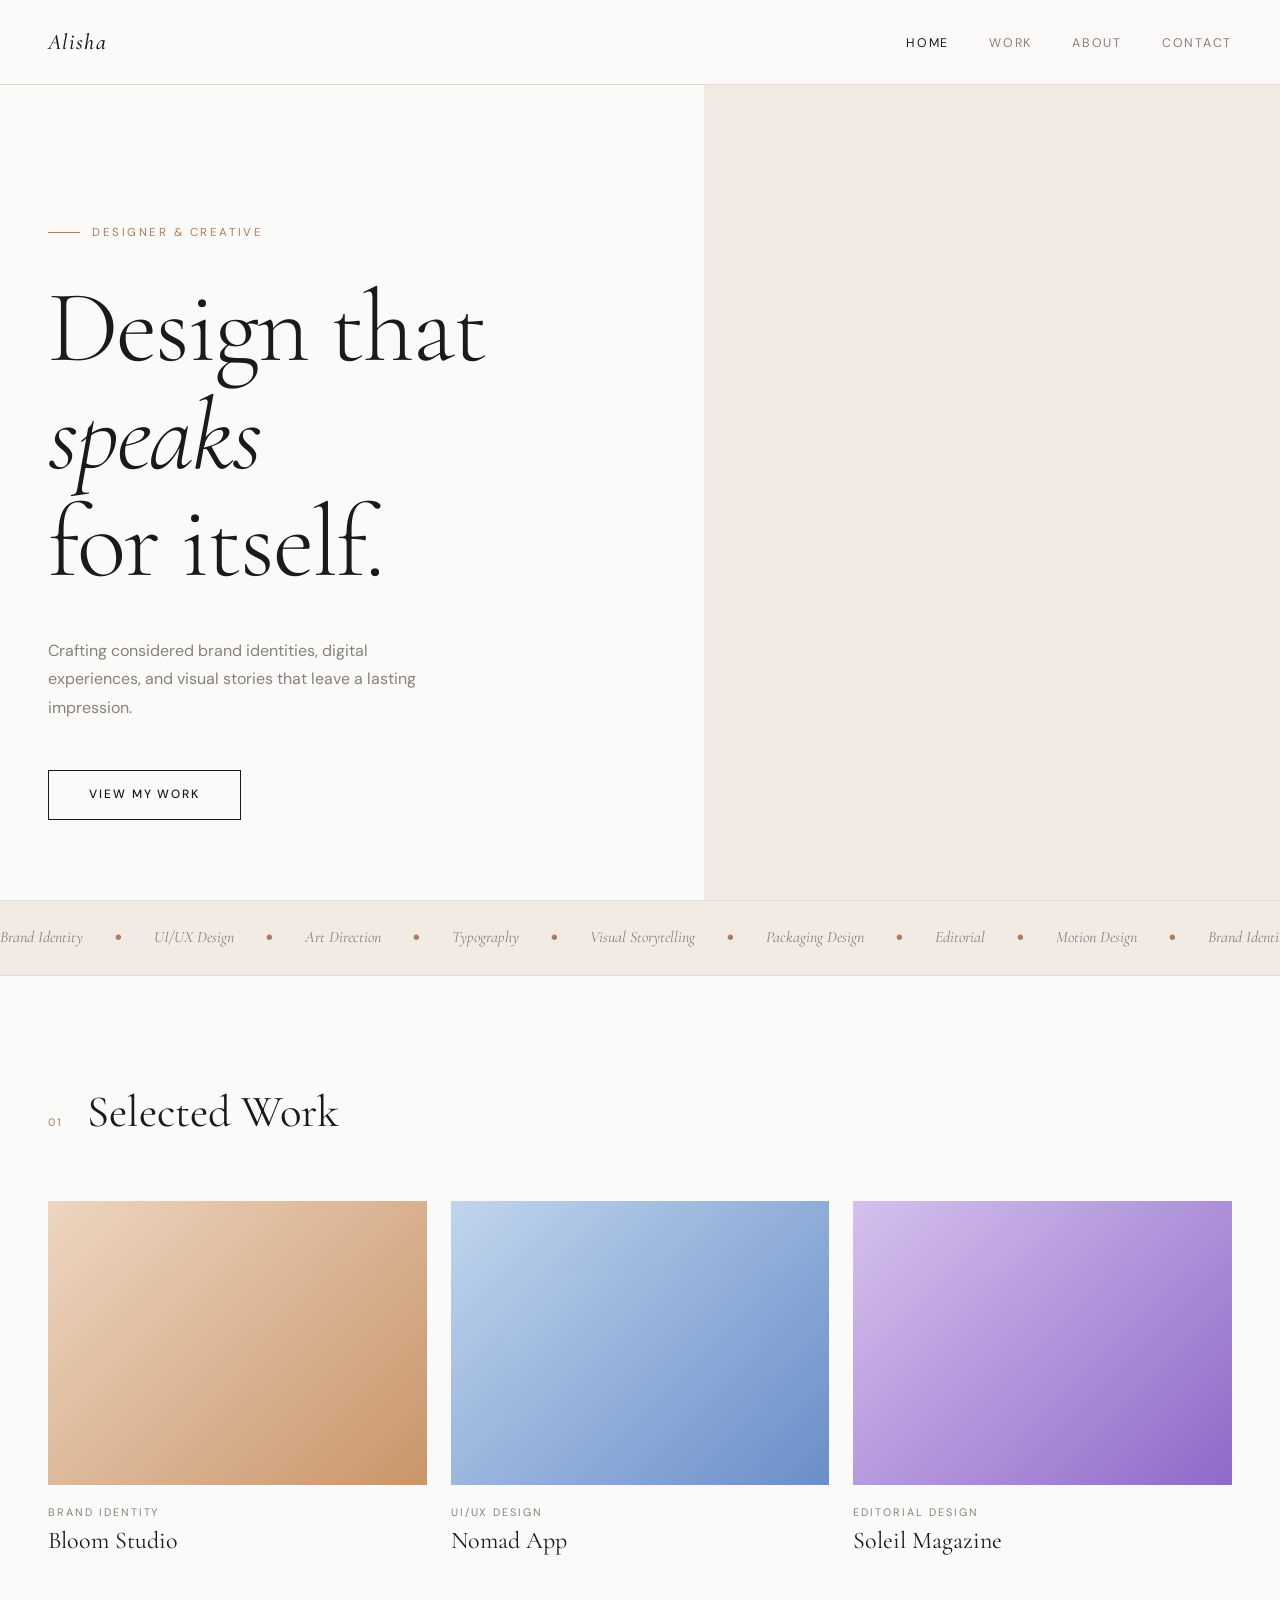
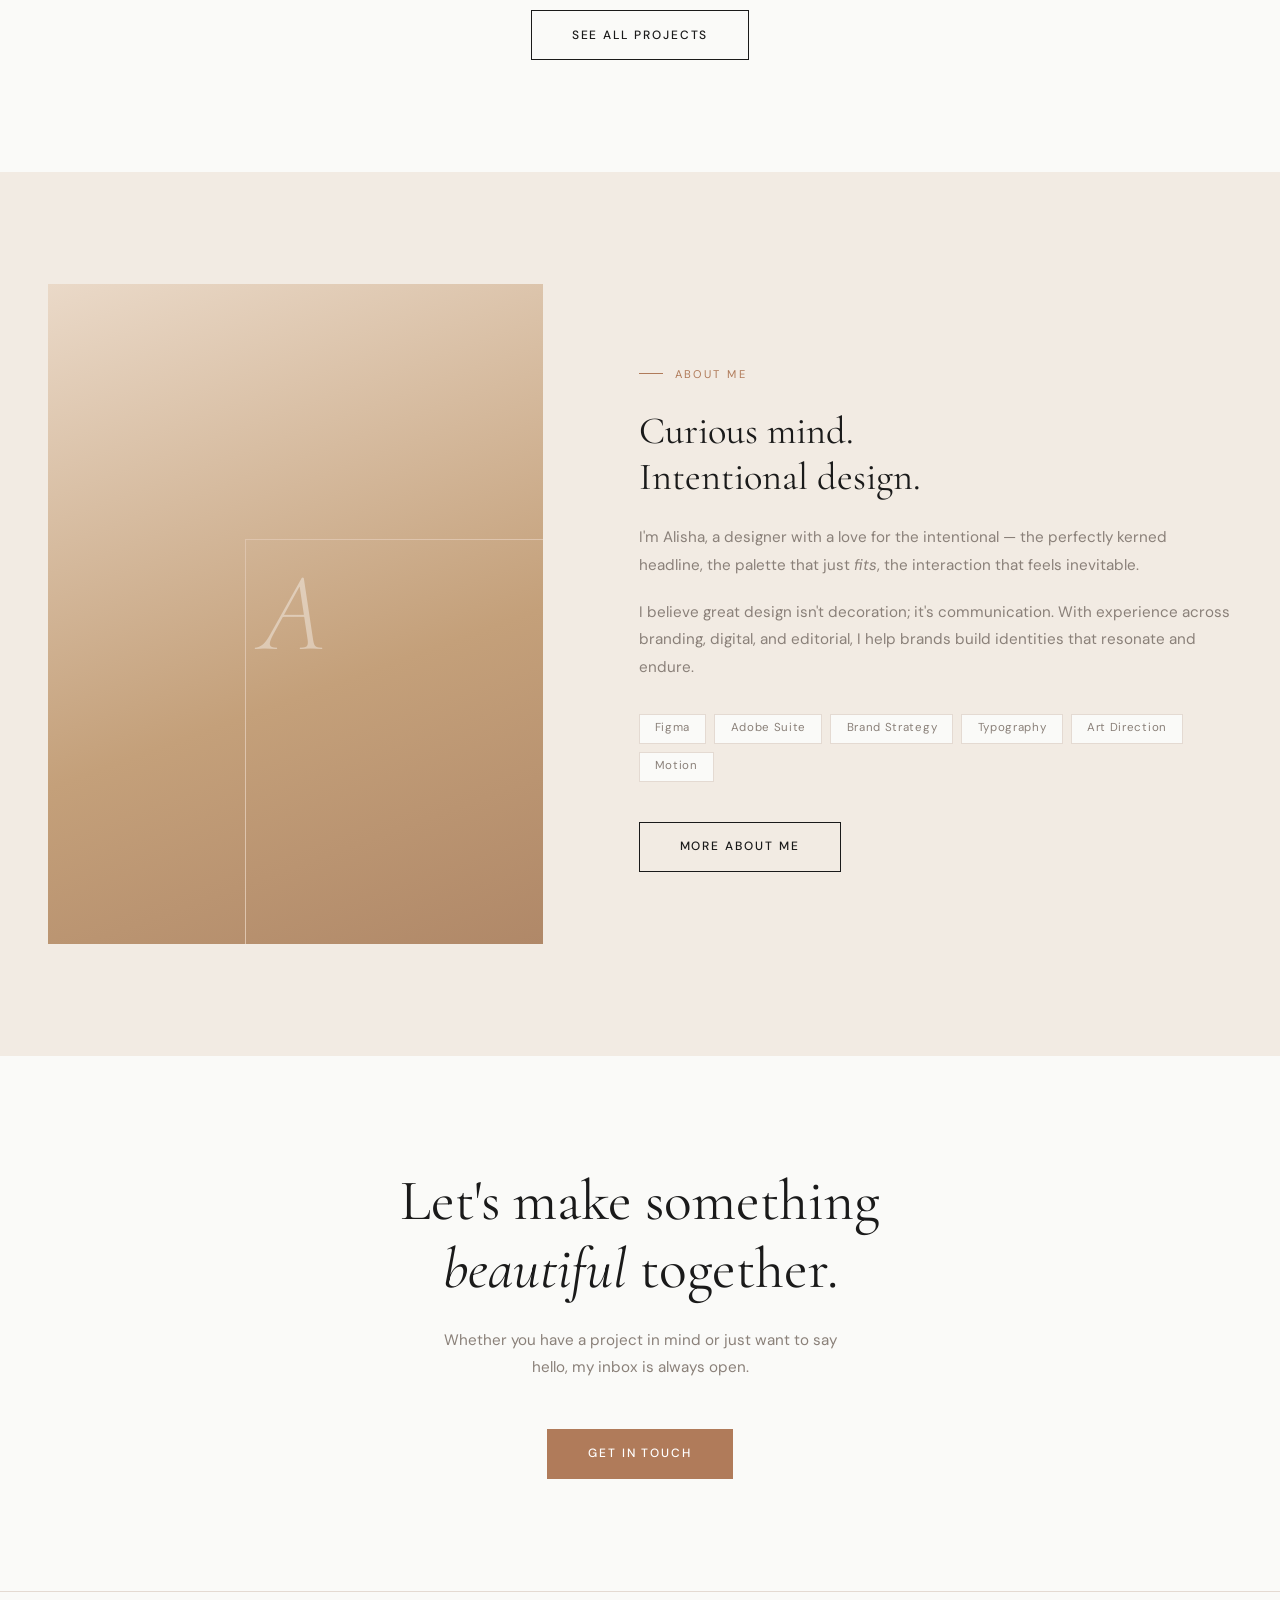
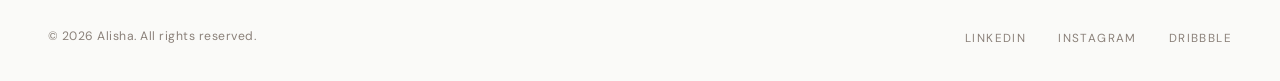
==== index.html @ e4778017 "first commit" ====
<!DOCTYPE html>
<html lang="en">
<head>
  <meta charset="UTF-8" />
  <meta name="viewport" content="width=device-width, initial-scale=1.0" />
  <title>Alisha — Designer</title>
  <link rel="stylesheet" href="css/style.css" />
</head>
<body>

  <!-- Navigation -->
  <nav>
    <a href="index.html" class="nav-logo">Alisha</a>
    <ul class="nav-links">
      <li><a href="index.html" class="active">Home</a></li>
      <li><a href="pages/work.html">Work</a></li>
      <li><a href="pages/about.html">About</a></li>
      <li><a href="pages/contact.html">Contact</a></li>
    </ul>
  </nav>

  <!-- Hero -->
  <section class="hero">
    <div class="hero-bg" aria-hidden="true"></div>
    <div class="hero-content">
      <p class="hero-label">Designer &amp; Creative</p>
      <h1 class="display">
        Design that<br>
        <em>speaks</em><br>
        for itself.
      </h1>
      <p class="hero-sub">
        Crafting considered brand identities, digital experiences,
        and visual stories that leave a lasting impression.
      </p>
      <a href="pages/work.html" class="btn">View My Work</a>
    </div>
  </section>

  <!-- Marquee -->
  <div class="marquee-section" aria-hidden="true">
    <div class="marquee-track">
      <span>Brand Identity</span><span class="dot">&#9679;</span>
      <span>UI/UX Design</span><span class="dot">&#9679;</span>
      <span>Art Direction</span><span class="dot">&#9679;</span>
      <span>Typography</span><span class="dot">&#9679;</span>
      <span>Visual Storytelling</span><span class="dot">&#9679;</span>
      <span>Packaging Design</span><span class="dot">&#9679;</span>
      <span>Editorial</span><span class="dot">&#9679;</span>
      <span>Motion Design</span><span class="dot">&#9679;</span>
      <span>Brand Identity</span><span class="dot">&#9679;</span>
      <span>UI/UX Design</span><span class="dot">&#9679;</span>
      <span>Art Direction</span><span class="dot">&#9679;</span>
      <span>Typography</span><span class="dot">&#9679;</span>
      <span>Visual Storytelling</span><span class="dot">&#9679;</span>
      <span>Packaging Design</span><span class="dot">&#9679;</span>
      <span>Editorial</span><span class="dot">&#9679;</span>
      <span>Motion Design</span><span class="dot">&#9679;</span>
    </div>
  </div>

  <!-- Selected Work -->
  <section>
    <div class="section-header">
      <span class="section-num">01</span>
      <h2 class="section-title">Selected Work</h2>
    </div>
    <div class="work-grid">

      <a href="pages/work.html" class="work-card">
        <div class="work-card-img">
          <div class="work-card-img-inner"
               style="background: linear-gradient(135deg, #EDD5C0 0%, #C9956A 100%);">
          </div>
        </div>
        <p class="work-card-cat">Brand Identity</p>
        <h3>Bloom Studio</h3>
      </a>

      <a href="pages/work.html" class="work-card">
        <div class="work-card-img">
          <div class="work-card-img-inner"
               style="background: linear-gradient(135deg, #C0D5ED 0%, #6A8EC9 100%);">
          </div>
        </div>
        <p class="work-card-cat">UI/UX Design</p>
        <h3>Nomad App</h3>
      </a>

      <a href="pages/work.html" class="work-card">
        <div class="work-card-img">
          <div class="work-card-img-inner"
               style="background: linear-gradient(135deg, #D5C0ED 0%, #8E6AC9 100%);">
          </div>
        </div>
        <p class="work-card-cat">Editorial Design</p>
        <h3>Soleil Magazine</h3>
      </a>

    </div>
    <div class="work-view-all">
      <a href="pages/work.html" class="btn">See All Projects</a>
    </div>
  </section>

  <!-- About Preview -->
  <section class="about-section-alt">
    <div class="about-split">
      <div class="about-img"
           style="background: linear-gradient(160deg, #EAD9C8 0%, #C4A07A 60%, #B08868 100%);"
           aria-hidden="true">
        <span class="about-img-initials">A</span>
      </div>
      <div class="about-text">
        <p class="label">About Me</p>
        <h2>Curious mind.<br>Intentional design.</h2>
        <p>
          I'm Alisha, a designer with a love for the intentional — the
          perfectly kerned headline, the palette that just <em>fits</em>,
          the interaction that feels inevitable.
        </p>
        <p>
          I believe great design isn't decoration; it's communication.
          With experience across branding, digital, and editorial, I help
          brands build identities that resonate and endure.
        </p>
        <div class="skills-list">
          <span class="skill-tag">Figma</span>
          <span class="skill-tag">Adobe Suite</span>
          <span class="skill-tag">Brand Strategy</span>
          <span class="skill-tag">Typography</span>
          <span class="skill-tag">Art Direction</span>
          <span class="skill-tag">Motion</span>
        </div>
        <a href="pages/about.html" class="btn">More About Me</a>
      </div>
    </div>
  </section>

  <!-- Contact CTA -->
  <section>
    <div class="contact-cta">
      <h2>Let's make something<br><em>beautiful</em> together.</h2>
      <p>
        Whether you have a project in mind or just want to say hello,
        my inbox is always open.
      </p>
      <a href="pages/contact.html" class="btn btn-accent">Get in Touch</a>
    </div>
  </section>

  <!-- Footer -->
  <footer>
    <p>&copy; 2026 Alisha. All rights reserved.</p>
    <ul class="footer-links">
      <li><a href="https://linkedin.com" target="_blank" rel="noopener noreferrer">LinkedIn</a></li>
      <li><a href="https://instagram.com" target="_blank" rel="noopener noreferrer">Instagram</a></li>
      <li><a href="https://dribbble.com" target="_blank" rel="noopener noreferrer">Dribbble</a></li>
    </ul>
  </footer>

</body>
</html>
---- css/style.css ----
@import url('https://fonts.googleapis.com/css2?family=Cormorant+Garamond:ital,wght@0,300;0,400;0,500;0,600;1,300;1,400;1,500&family=DM+Sans:wght@300;400;500&display=swap');

:root {
  --bg: #FAFAF8;
  --bg-alt: #F2EBE3;
  --text: #1A1A1A;
  --text-muted: #8A8079;
  --accent: #B07B5A;
  --accent-light: #DEC4AD;
  --border: #E4DAD2;
}

*, *::before, *::after {
  box-sizing: border-box;
  margin: 0;
  padding: 0;
}

html {
  scroll-behavior: smooth;
}

body {
  font-family: 'DM Sans', sans-serif;
  background-color: var(--bg);
  color: var(--text);
  font-size: 16px;
  line-height: 1.6;
  -webkit-font-smoothing: antialiased;
}

/* ── Typography ── */

h1, h2, h3, h4 {
  font-family: 'Cormorant Garamond', serif;
  font-weight: 400;
  line-height: 1.1;
}

.display {
  font-size: clamp(3.5rem, 8vw, 7rem);
  font-weight: 300;
  letter-spacing: -0.02em;
  line-height: 1.05;
}

.display em {
  font-style: italic;
}

a {
  color: inherit;
  text-decoration: none;
  transition: color 0.2s;
}

em {
  font-style: italic;
}

/* ── Navigation ── */

nav {
  position: fixed;
  top: 0;
  left: 0;
  right: 0;
  z-index: 100;
  display: flex;
  justify-content: space-between;
  align-items: center;
  padding: 1.5rem 3rem;
  background: rgba(250, 250, 248, 0.94);
  backdrop-filter: blur(10px);
  -webkit-backdrop-filter: blur(10px);
  border-bottom: 1px solid var(--border);
}

.nav-logo {
  font-family: 'Cormorant Garamond', serif;
  font-size: 1.4rem;
  font-weight: 500;
  letter-spacing: 0.06em;
  font-style: italic;
}

.nav-links {
  display: flex;
  gap: 2.5rem;
  list-style: none;
}

.nav-links a {
  font-size: 0.78rem;
  font-weight: 400;
  letter-spacing: 0.14em;
  text-transform: uppercase;
  color: var(--text-muted);
}

.nav-links a:hover,
.nav-links a.active {
  color: var(--text);
}

/* ── Hero ── */

.hero {
  min-height: 100vh;
  display: flex;
  flex-direction: column;
  justify-content: flex-end;
  padding: 0 3rem 5rem;
  position: relative;
  overflow: hidden;
}

.hero-bg {
  position: absolute;
  top: 0;
  right: 0;
  width: 45%;
  height: 100%;
  background: var(--bg-alt);
  z-index: 0;
}

.hero-content {
  position: relative;
  z-index: 1;
  max-width: 860px;
}

.hero-label {
  display: inline-flex;
  align-items: center;
  gap: 0.75rem;
  font-size: 0.72rem;
  letter-spacing: 0.22em;
  text-transform: uppercase;
  color: var(--accent);
  margin-bottom: 2rem;
}

.hero-label::before {
  content: '';
  display: inline-block;
  width: 2rem;
  height: 1px;
  background: currentColor;
}

.hero h1 {
  margin-bottom: 2.5rem;
}

.hero-sub {
  max-width: 400px;
  color: var(--text-muted);
  font-size: 1rem;
  line-height: 1.78;
  margin-bottom: 3rem;
}

/* ── Buttons ── */

.btn {
  display: inline-block;
  padding: 0.9rem 2.5rem;
  font-family: 'DM Sans', sans-serif;
  font-size: 0.75rem;
  font-weight: 500;
  letter-spacing: 0.16em;
  text-transform: uppercase;
  border: 1px solid var(--text);
  transition: background 0.3s, color 0.3s, border-color 0.3s;
}

.btn:hover {
  background: var(--text);
  color: var(--bg);
}

.btn-accent {
  background: var(--accent);
  border-color: var(--accent);
  color: #fff;
}

.btn-accent:hover {
  background: #976649;
  border-color: #976649;
  color: #fff;
}

/* ── Sections ── */

section {
  padding: 7rem 3rem;
}

.section-header {
  display: flex;
  align-items: baseline;
  gap: 1.5rem;
  margin-bottom: 4rem;
}

.section-num {
  font-size: 0.68rem;
  letter-spacing: 0.2em;
  color: var(--accent);
  text-transform: uppercase;
}

.section-title {
  font-size: clamp(2rem, 3.5vw, 2.8rem);
  font-weight: 400;
}

/* ── Marquee ── */

.marquee-section {
  padding: 1.5rem 0;
  border-top: 1px solid var(--border);
  border-bottom: 1px solid var(--border);
  overflow: hidden;
  background: var(--bg-alt);
}

.marquee-track {
  display: flex;
  align-items: center;
  gap: 2rem;
  white-space: nowrap;
  animation: marquee-scroll 32s linear infinite;
}

@keyframes marquee-scroll {
  from { transform: translateX(0); }
  to   { transform: translateX(-50%); }
}

.marquee-track span {
  font-family: 'Cormorant Garamond', serif;
  font-size: 1rem;
  font-style: italic;
  color: var(--text-muted);
  flex-shrink: 0;
}

.marquee-track .dot {
  color: var(--accent);
  font-style: normal;
  font-size: 0.55rem;
}

/* ── Work Grid (home) ── */

.work-grid {
  display: grid;
  grid-template-columns: repeat(3, 1fr);
  gap: 1.5rem;
}

.work-card {
  display: block;
  text-decoration: none;
  color: inherit;
}

.work-card-img {
  width: 100%;
  aspect-ratio: 4 / 3;
  overflow: hidden;
  margin-bottom: 1.2rem;
}

.work-card-img-inner {
  width: 100%;
  height: 100%;
  transition: transform 0.55s ease;
}

.work-card:hover .work-card-img-inner {
  transform: scale(1.05);
}

.work-card-cat {
  font-size: 0.68rem;
  letter-spacing: 0.18em;
  text-transform: uppercase;
  color: var(--text-muted);
  margin-bottom: 0.4rem;
}

.work-card h3 {
  font-size: 1.5rem;
  font-weight: 400;
  transition: color 0.2s;
}

.work-card:hover h3 {
  color: var(--accent);
}

.work-view-all {
  margin-top: 3.5rem;
  text-align: center;
}

/* ── About Split (home) ── */

.about-section-alt {
  background: var(--bg-alt);
}

.about-split {
  display: grid;
  grid-template-columns: 1fr 1.2fr;
  gap: 6rem;
  align-items: center;
}

.about-img {
  aspect-ratio: 3 / 4;
  position: relative;
  display: flex;
  align-items: center;
  justify-content: center;
  overflow: hidden;
}

.about-img::after {
  content: '';
  position: absolute;
  bottom: -1.5rem;
  right: -1.5rem;
  width: 65%;
  height: 65%;
  border: 1.5px solid var(--accent-light);
  z-index: 0;
  pointer-events: none;
}

.about-img-initials {
  font-family: 'Cormorant Garamond', serif;
  font-size: 7rem;
  font-weight: 300;
  font-style: italic;
  color: rgba(255, 255, 255, 0.4);
  letter-spacing: 0.05em;
  position: relative;
  z-index: 1;
  user-select: none;
}

.about-text .label {
  display: inline-flex;
  align-items: center;
  gap: 0.75rem;
  font-size: 0.7rem;
  letter-spacing: 0.22em;
  text-transform: uppercase;
  color: var(--accent);
  margin-bottom: 1.5rem;
}

.about-text .label::before {
  content: '';
  display: inline-block;
  width: 1.5rem;
  height: 1px;
  background: currentColor;
}

.about-text h2 {
  font-size: clamp(2rem, 3vw, 2.8rem);
  line-height: 1.2;
  margin-bottom: 1.5rem;
}

.about-text p {
  color: var(--text-muted);
  line-height: 1.82;
  margin-bottom: 1.2rem;
  font-size: 0.95rem;
}

.skills-list {
  display: flex;
  flex-wrap: wrap;
  gap: 0.5rem;
  margin-bottom: 2.5rem;
  margin-top: 2rem;
}

.skill-tag {
  padding: 0.3rem 0.95rem;
  font-size: 0.72rem;
  letter-spacing: 0.06em;
  border: 1px solid var(--border);
  color: var(--text-muted);
  background: var(--bg);
}

/* ── Contact CTA ── */

.contact-cta {
  text-align: center;
}

.contact-cta h2 {
  font-size: clamp(2.2rem, 4.5vw, 3.8rem);
  line-height: 1.18;
  margin-bottom: 1.5rem;
}

.contact-cta p {
  color: var(--text-muted);
  max-width: 420px;
  margin: 0 auto 3rem;
  font-size: 0.95rem;
  line-height: 1.75;
}

/* ── Footer ── */

footer {
  padding: 2rem 3rem;
  border-top: 1px solid var(--border);
  display: flex;
  justify-content: space-between;
  align-items: center;
}

footer p {
  font-size: 0.76rem;
  color: var(--text-muted);
  letter-spacing: 0.04em;
}

.footer-links {
  display: flex;
  gap: 2rem;
  list-style: none;
}

.footer-links a {
  font-size: 0.73rem;
  color: var(--text-muted);
  letter-spacing: 0.12em;
  text-transform: uppercase;
}

.footer-links a:hover {
  color: var(--text);
}

/* ── Page Header (inner pages) ── */

.page-header {
  padding: 10rem 3rem 4.5rem;
  max-width: 960px;
  border-bottom: 1px solid var(--border);
  margin-bottom: 0;
}

.page-header .label {
  display: inline-flex;
  align-items: center;
  gap: 0.75rem;
  font-size: 0.7rem;
  letter-spacing: 0.22em;
  text-transform: uppercase;
  color: var(--accent);
  margin-bottom: 1.5rem;
}

.page-header .label::before {
  content: '';
  display: inline-block;
  width: 1.5rem;
  height: 1px;
  background: currentColor;
}

.page-header h1 {
  font-size: clamp(3rem, 6vw, 5.5rem);
  font-weight: 300;
  font-style: italic;
  line-height: 1.05;
}

.page-header p {
  margin-top: 1.5rem;
  max-width: 480px;
  color: var(--text-muted);
  font-size: 0.95rem;
  line-height: 1.75;
}

/* ── Work Page ── */

.work-full-section {
  padding: 5rem 3rem;
}

.work-full-grid {
  display: grid;
  grid-template-columns: repeat(2, 1fr);
  gap: 2rem;
}

.work-full-card {
  display: block;
  text-decoration: none;
  color: inherit;
  border: 1px solid var(--border);
  overflow: hidden;
  transition: border-color 0.3s;
}

.work-full-card:hover {
  border-color: var(--accent-light);
}

.work-full-img {
  width: 100%;
  aspect-ratio: 4 / 3;
  overflow: hidden;
}

.work-full-img-inner {
  width: 100%;
  height: 100%;
  transition: transform 0.6s ease;
}

.work-full-card:hover .work-full-img-inner {
  transform: scale(1.04);
}

.work-full-body {
  padding: 1.75rem;
  border-top: 1px solid var(--border);
}

.work-full-body .cat {
  font-size: 0.68rem;
  letter-spacing: 0.18em;
  text-transform: uppercase;
  color: var(--accent);
  margin-bottom: 0.5rem;
}

.work-full-body h3 {
  font-size: 1.7rem;
  font-weight: 400;
  margin-bottom: 0.6rem;
}

.work-full-body p {
  font-size: 0.87rem;
  color: var(--text-muted);
  line-height: 1.65;
}

/* ── About Page ── */

.about-page-layout {
  padding: 5rem 3rem;
  display: grid;
  grid-template-columns: 260px 1fr;
  gap: 7rem;
  align-items: start;
}

.about-sidebar {
  position: sticky;
  top: 6rem;
}

.about-sidebar-img {
  width: 100%;
  aspect-ratio: 3 / 4;
  position: relative;
  overflow: visible;
}

.about-sidebar-img::before {
  content: '';
  position: absolute;
  top: 1.5rem;
  left: 1.5rem;
  right: -1.5rem;
  bottom: -1.5rem;
  border: 1.5px solid var(--accent-light);
  z-index: -1;
}

.about-sidebar-img-inner {
  width: 100%;
  height: 100%;
  background: linear-gradient(160deg, #EAD9C8 0%, #C4A07A 60%, #B08868 100%);
  display: flex;
  align-items: center;
  justify-content: center;
}

.sidebar-initials {
  font-family: 'Cormorant Garamond', serif;
  font-size: 4rem;
  font-weight: 300;
  font-style: italic;
  color: rgba(255, 255, 255, 0.45);
  letter-spacing: 0.1em;
  user-select: none;
}

.about-main h2 {
  font-family: 'Cormorant Garamond', serif;
  font-size: clamp(1.7rem, 2.5vw, 2.2rem);
  font-weight: 400;
  margin-bottom: 1.2rem;
}

.about-main .intro-title {
  font-style: italic;
  font-size: clamp(2rem, 3vw, 2.8rem);
}

.about-main p {
  color: var(--text-muted);
  font-size: 0.95rem;
  line-height: 1.82;
  margin-bottom: 1.2rem;
}

.about-main .about-block {
  padding: 0;
  margin-bottom: 4rem;
}

.divider {
  width: 100%;
  height: 1px;
  background: var(--border);
  margin: 0 0 4rem;
}

.services-list {
  list-style: none;
  border-top: 1px solid var(--border);
}

.services-list li {
  padding: 1.1rem 0;
  border-bottom: 1px solid var(--border);
  display: flex;
  justify-content: space-between;
  align-items: center;
  font-size: 0.93rem;
}

.services-list li span {
  color: var(--text-muted);
  font-size: 0.76rem;
  letter-spacing: 0.04em;
}

.xp-grid {
  display: grid;
  grid-template-columns: 1fr 1fr;
  gap: 1rem;
  margin-top: 0.5rem;
}

.xp-card {
  padding: 1.5rem;
  border: 1px solid var(--border);
}

.xp-card .year {
  font-size: 0.67rem;
  letter-spacing: 0.14em;
  text-transform: uppercase;
  color: var(--accent);
  margin-bottom: 0.5rem;
}

.xp-card .company {
  font-family: 'Cormorant Garamond', serif;
  font-size: 1.2rem;
  margin-bottom: 0.25rem;
}

.xp-card .role {
  font-size: 0.8rem;
  color: var(--text-muted);
}

/* ── Contact Page ── */

.contact-page-layout {
  padding: 5rem 3rem;
  display: grid;
  grid-template-columns: 1fr 1.2fr;
  gap: 7rem;
  align-items: start;
}

.contact-info-col h3 {
  font-family: 'Cormorant Garamond', serif;
  font-size: 1.3rem;
  font-weight: 400;
  margin-bottom: 0.6rem;
  margin-top: 2.5rem;
}

.contact-info-col h3:first-child {
  margin-top: 0;
}

.contact-info-col p,
.contact-info-col a {
  color: var(--text-muted);
  font-size: 0.9rem;
  line-height: 1.72;
  display: block;
}

.contact-info-col a:hover {
  color: var(--accent);
}

.contact-form-col label {
  display: block;
  font-size: 0.7rem;
  letter-spacing: 0.18em;
  text-transform: uppercase;
  color: var(--text-muted);
  margin-bottom: 0.6rem;
}

.contact-form-col .form-group {
  margin-bottom: 2.2rem;
}

.contact-form-col input,
.contact-form-col textarea {
  width: 100%;
  background: transparent;
  border: none;
  border-bottom: 1px solid var(--border);
  padding: 0.65rem 0;
  font-family: 'DM Sans', sans-serif;
  font-size: 0.95rem;
  color: var(--text);
  outline: none;
  transition: border-color 0.25s;
}

.contact-form-col input:focus,
.contact-form-col textarea:focus {
  border-color: var(--accent);
}

.contact-form-col textarea {
  resize: vertical;
  min-height: 130px;
}

/* ── Responsive ── */

@media (max-width: 1024px) {
  .about-page-layout {
    grid-template-columns: 1fr;
    gap: 4rem;
  }

  .about-sidebar {
    position: static;
    max-width: 240px;
  }

  .contact-page-layout {
    grid-template-columns: 1fr;
    gap: 4rem;
  }
}

@media (max-width: 860px) {
  nav {
    padding: 1.25rem 1.5rem;
  }

  .nav-links {
    gap: 1.5rem;
  }

  .hero {
    padding: 0 1.5rem 4rem;
  }

  .hero-bg {
    width: 35%;
  }

  section {
    padding: 5rem 1.5rem;
  }

  .work-grid {
    grid-template-columns: 1fr 1fr;
  }

  .about-split {
    grid-template-columns: 1fr;
    gap: 3rem;
  }

  .about-split .about-img {
    max-width: 280px;
  }

  footer {
    padding: 1.75rem 1.5rem;
    flex-direction: column;
    gap: 1rem;
    text-align: center;
  }

  .page-header {
    padding: 8rem 1.5rem 3.5rem;
  }

  .work-full-section {
    padding: 4rem 1.5rem;
  }

  .work-full-grid {
    grid-template-columns: 1fr;
  }

  .about-page-layout {
    padding: 4rem 1.5rem;
  }

  .contact-page-layout {
    padding: 4rem 1.5rem;
  }
}

@media (max-width: 600px) {
  .nav-links {
    gap: 1.2rem;
  }

  .nav-links a {
    font-size: 0.68rem;
    letter-spacing: 0.08em;
  }

  .work-grid {
    grid-template-columns: 1fr;
  }

  .hero-bg {
    display: none;
  }

  .about-split .about-img {
    display: none;
  }

  .xp-grid {
    grid-template-columns: 1fr;
  }
}
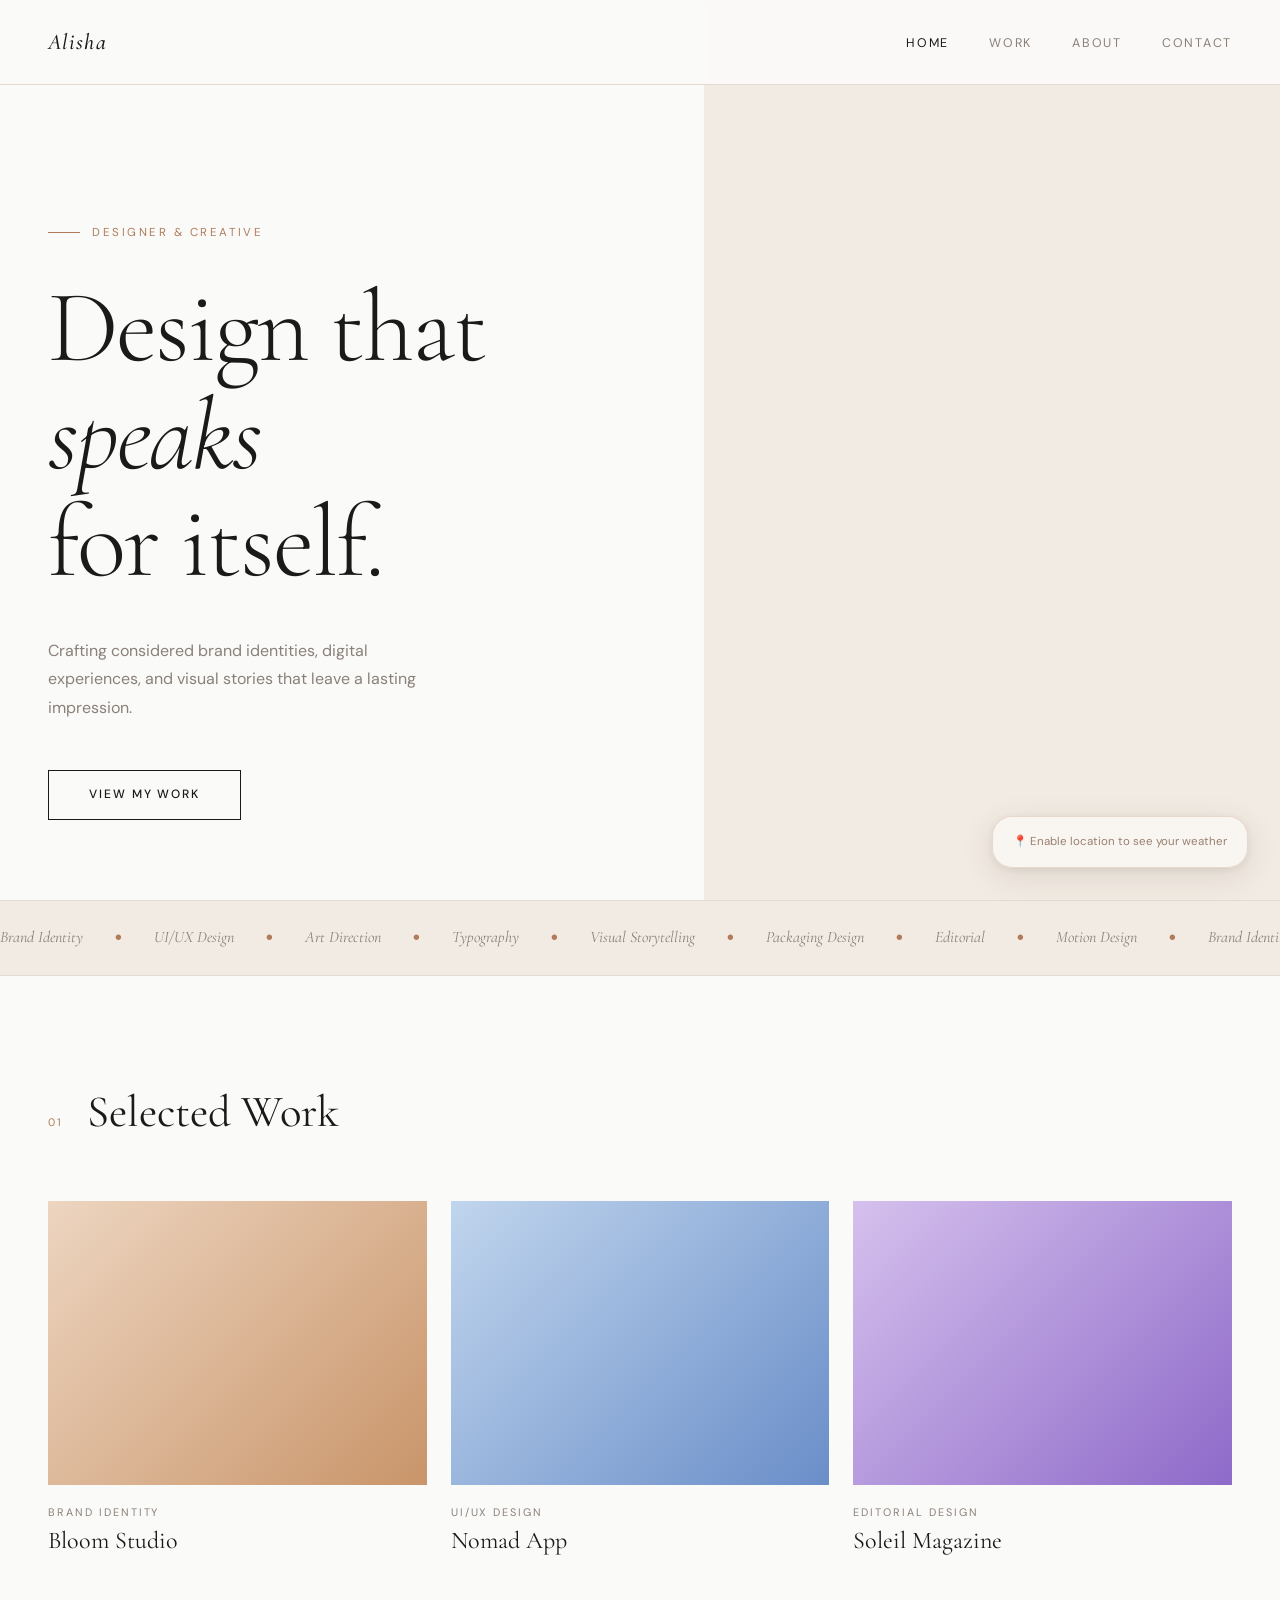
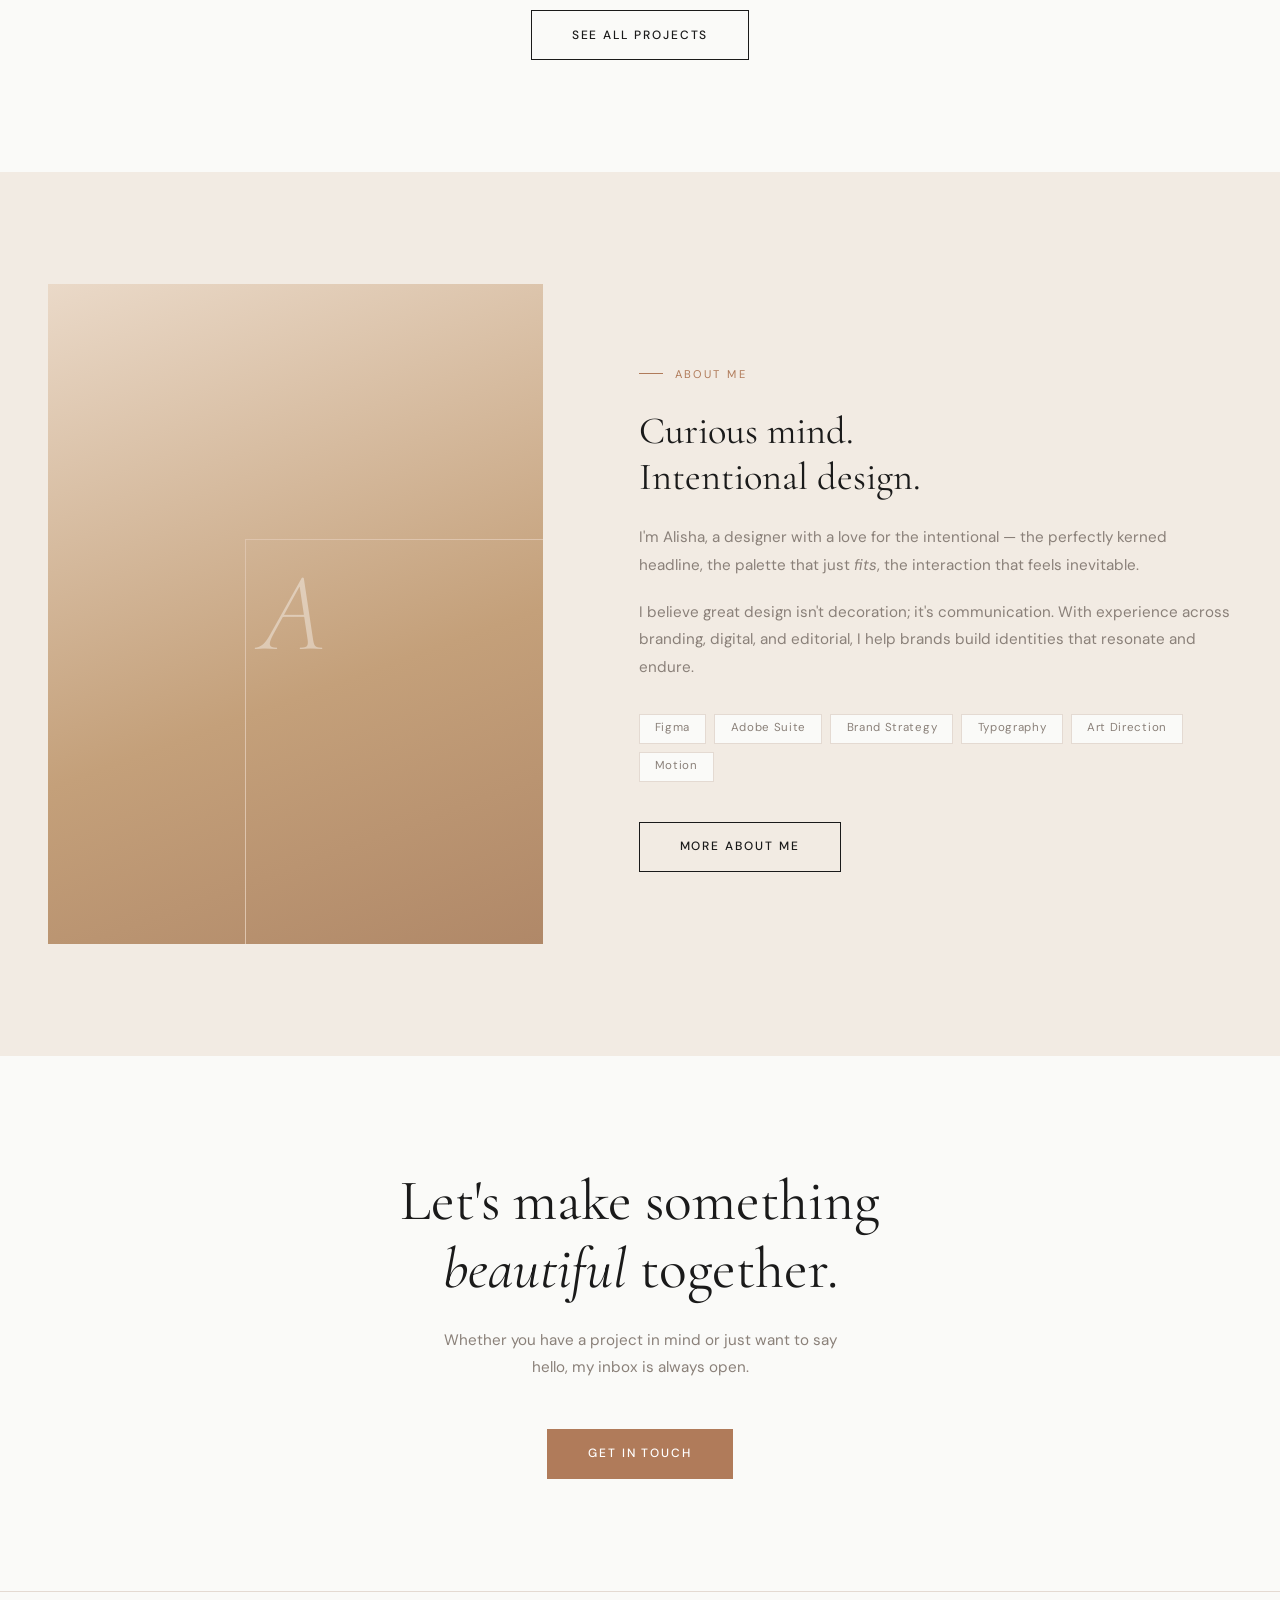
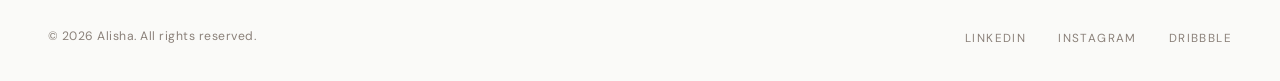
==== commit 9ac61c8c: "Add weather widget with dynamic weather information and styling" ====
--- a/index.html
+++ b/index.html
@@ -5,6 +5,80 @@
   <meta name="viewport" content="width=device-width, initial-scale=1.0" />
   <title>Alisha — Designer</title>
   <link rel="stylesheet" href="css/style.css" />
+  <style>
+    /* ── Weather Widget ─────────────────────────────────── */
+    .weather-widget {
+      position: fixed;
+      bottom: 2rem;
+      right: 2rem;
+      z-index: 200;
+      background: rgba(250, 247, 244, 0.88);
+      backdrop-filter: blur(14px);
+      -webkit-backdrop-filter: blur(14px);
+      border: 1px solid rgba(176, 123, 90, 0.25);
+      border-radius: 1.25rem;
+      box-shadow: 0 8px 32px rgba(74, 55, 40, 0.12), 0 2px 8px rgba(74, 55, 40, 0.08);
+      padding: 1rem 1.25rem;
+      min-width: 170px;
+      transition: opacity 0.4s ease, transform 0.4s ease;
+      opacity: 0;
+      transform: translateY(10px);
+      pointer-events: none;
+    }
+    .weather-widget.loaded {
+      opacity: 1;
+      transform: translateY(0);
+      pointer-events: auto;
+    }
+    .weather-widget-inner {
+      display: flex;
+      align-items: center;
+      gap: 0.75rem;
+    }
+    .weather-emoji {
+      font-size: 2.2rem;
+      line-height: 1;
+      flex-shrink: 0;
+    }
+    .weather-info {
+      display: flex;
+      flex-direction: column;
+      gap: 0.1rem;
+    }
+    .weather-temp {
+      font-family: 'Cormorant Garamond', Georgia, serif;
+      font-size: 1.6rem;
+      font-weight: 600;
+      color: #4A3728;
+      line-height: 1;
+    }
+    .weather-desc {
+      font-family: 'DM Sans', sans-serif;
+      font-size: 0.72rem;
+      font-weight: 500;
+      color: #B07B5A;
+      text-transform: uppercase;
+      letter-spacing: 0.06em;
+    }
+    .weather-loc {
+      font-family: 'DM Sans', sans-serif;
+      font-size: 0.68rem;
+      color: #9A8070;
+      margin-top: 0.1rem;
+    }
+    .weather-error {
+      font-family: 'DM Sans', sans-serif;
+      font-size: 0.72rem;
+      color: #9A8070;
+    }
+    @media (max-width: 480px) {
+      .weather-widget {
+        bottom: 1rem;
+        right: 1rem;
+        padding: 0.75rem 1rem;
+      }
+    }
+  </style>
 </head>
 <body>
 
@@ -149,6 +223,18 @@
     </div>
   </section>
 
+  <!-- Weather Widget -->
+  <div class="weather-widget" id="weatherWidget" aria-live="polite" aria-label="Current weather">
+    <div class="weather-widget-inner">
+      <div class="weather-emoji" id="weatherEmoji">🌤</div>
+      <div class="weather-info">
+        <span class="weather-temp" id="weatherTemp">—</span>
+        <span class="weather-desc" id="weatherDesc">Loading…</span>
+        <span class="weather-loc" id="weatherLoc"></span>
+      </div>
+    </div>
+  </div>
+
   <!-- Footer -->
   <footer>
     <p>&copy; 2026 Alisha. All rights reserved.</p>
@@ -159,5 +245,116 @@
     </ul>
   </footer>
 
+  <script>
+    (function () {
+      const WMO = {
+        0:  { label: 'Clear Sky',       emoji: '☀️' },
+        1:  { label: 'Mostly Clear',     emoji: '🌤️' },
+        2:  { label: 'Partly Cloudy',    emoji: '⛅' },
+        3:  { label: 'Overcast',         emoji: '☁️' },
+        45: { label: 'Foggy',            emoji: '🌫️' },
+        48: { label: 'Icy Fog',          emoji: '🌫️' },
+        51: { label: 'Light Drizzle',    emoji: '🌦️' },
+        53: { label: 'Drizzle',          emoji: '🌦️' },
+        55: { label: 'Heavy Drizzle',    emoji: '🌦️' },
+        61: { label: 'Light Rain',       emoji: '🌧️' },
+        63: { label: 'Rain',             emoji: '🌧️' },
+        65: { label: 'Heavy Rain',       emoji: '🌧️' },
+        71: { label: 'Light Snow',       emoji: '🌨️' },
+        73: { label: 'Snow',             emoji: '❄️' },
+        75: { label: 'Heavy Snow',       emoji: '❄️' },
+        77: { label: 'Snow Grains',      emoji: '🌨️' },
+        80: { label: 'Rain Showers',     emoji: '🌦️' },
+        81: { label: 'Rain Showers',     emoji: '🌧️' },
+        82: { label: 'Violent Showers',  emoji: '⛈️' },
+        85: { label: 'Snow Showers',     emoji: '🌨️' },
+        86: { label: 'Heavy Snow Showers', emoji: '❄️' },
+        95: { label: 'Thunderstorm',     emoji: '⛈️' },
+        96: { label: 'Thunderstorm',     emoji: '⛈️' },
+        99: { label: 'Thunderstorm',     emoji: '⛈️' },
+      };
+
+      function wmoInfo(code) {
+        return WMO[code] || { label: 'Unknown', emoji: '🌡️' };
+      }
+
+      async function fetchWeather(lat, lon) {
+        const url = 'https://api.open-meteo.com/v1/forecast'
+          + '?latitude=' + lat
+          + '&longitude=' + lon
+          + '&current=temperature_2m,weathercode'
+          + '&temperature_unit=fahrenheit'
+          + '&timezone=auto';
+
+        const res = await fetch(url);
+        if (!res.ok) throw new Error('Weather fetch failed');
+        return res.json();
+      }
+
+      async function reverseGeocode(lat, lon) {
+        try {
+          const url = 'https://nominatim.openstreetmap.org/reverse'
+            + '?lat=' + lat + '&lon=' + lon
+            + '&format=json';
+          const res = await fetch(url, { headers: { 'Accept-Language': 'en' } });
+          const data = await res.json();
+          const city = data.address.city
+            || data.address.town
+            || data.address.village
+            || data.address.county
+            || '';
+          const state = data.address.state_code || data.address.state || '';
+          return city && state ? city + ', ' + state : city || state;
+        } catch (_) {
+          return '';
+        }
+      }
+
+      function showWidget(temp, code, location) {
+        const { label, emoji } = wmoInfo(code);
+        document.getElementById('weatherEmoji').textContent = emoji;
+        document.getElementById('weatherTemp').textContent = Math.round(temp) + '°F';
+        document.getElementById('weatherDesc').textContent = label;
+        document.getElementById('weatherLoc').textContent = location;
+        document.getElementById('weatherWidget').classList.add('loaded');
+      }
+
+      function showError(denied) {
+        const widget = document.getElementById('weatherWidget');
+        const msg = denied
+          ? '📍 Enable location to see your weather'
+          : 'Weather unavailable';
+        widget.innerHTML = '<div class="weather-widget-inner"><span class="weather-error">' + msg + '</span></div>';
+        widget.classList.add('loaded');
+      }
+
+      function init() {
+        if (!('geolocation' in navigator)) { showError(false); return; }
+        navigator.geolocation.getCurrentPosition(
+          async function (pos) {
+            try {
+              const { latitude: lat, longitude: lon } = pos.coords;
+              const [weather, location] = await Promise.all([
+                fetchWeather(lat, lon),
+                reverseGeocode(lat, lon),
+              ]);
+              const c = weather.current;
+              showWidget(c.temperature_2m, c.weathercode, location);
+            } catch (_) {
+              showError(false);
+            }
+          },
+          function (err) { showError(err.code === 1); },
+          { timeout: 8000, maximumAge: 300000 }
+        );
+      }
+
+      if (document.readyState === 'loading') {
+        document.addEventListener('DOMContentLoaded', init);
+      } else {
+        init();
+      }
+    })();
+  </script>
 </body>
 </html>
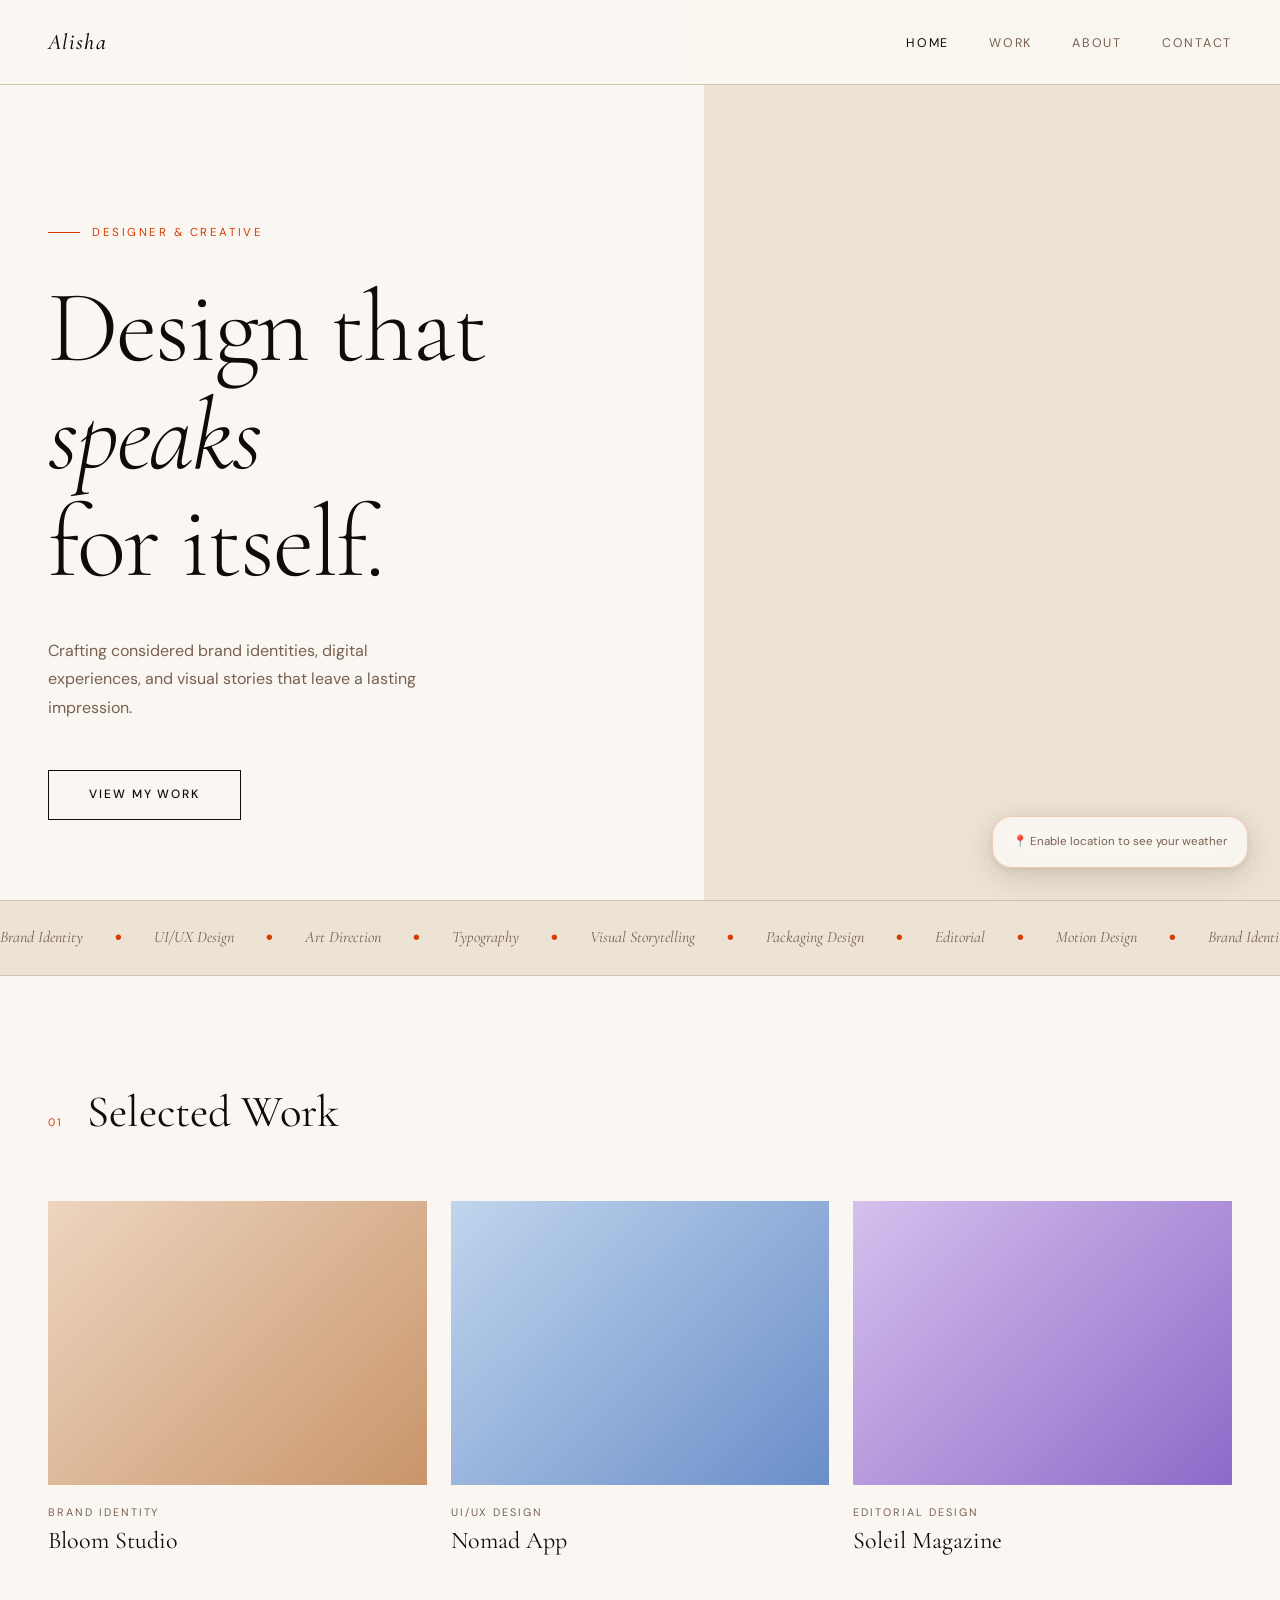
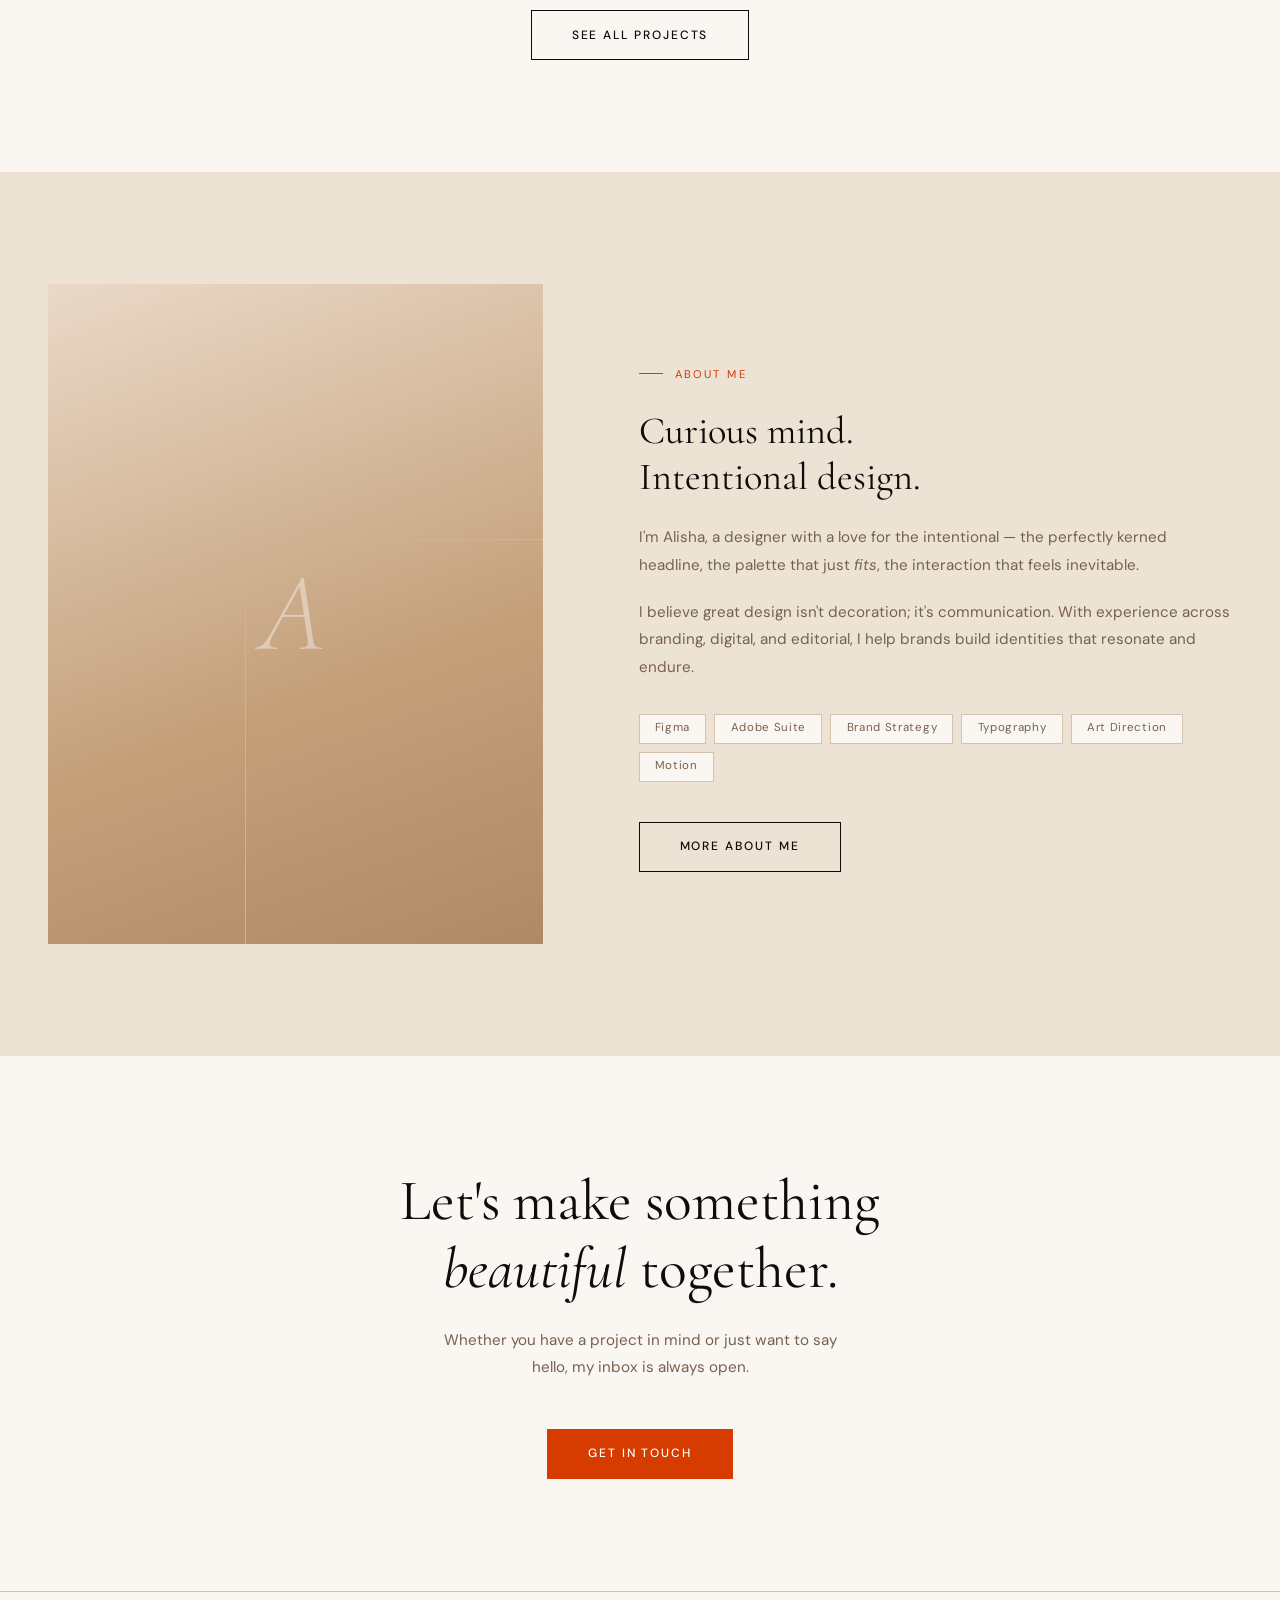
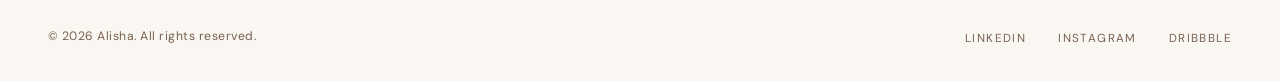
==== commit a872a8e4: "Update styles and enhance weather widget functionality with 5-day forecast feature" ====
--- a/index.html
+++ b/index.html
@@ -12,14 +12,14 @@
       bottom: 2rem;
       right: 2rem;
       z-index: 200;
-      background: rgba(250, 247, 244, 0.88);
+      background: rgba(250, 247, 242, 0.90);
       backdrop-filter: blur(14px);
       -webkit-backdrop-filter: blur(14px);
-      border: 1px solid rgba(176, 123, 90, 0.25);
+      border: 1px solid rgba(214, 59, 0, 0.22);
       border-radius: 1.25rem;
-      box-shadow: 0 8px 32px rgba(74, 55, 40, 0.12), 0 2px 8px rgba(74, 55, 40, 0.08);
+      box-shadow: 0 8px 32px rgba(15, 11, 8, 0.14), 0 2px 8px rgba(15, 11, 8, 0.08);
       padding: 1rem 1.25rem;
-      min-width: 170px;
+      min-width: 180px;
       transition: opacity 0.4s ease, transform 0.4s ease;
       opacity: 0;
       transform: translateY(10px);
@@ -49,27 +49,107 @@
       font-family: 'Cormorant Garamond', Georgia, serif;
       font-size: 1.6rem;
       font-weight: 600;
-      color: #4A3728;
+      color: #0F0B08;
       line-height: 1;
     }
     .weather-desc {
       font-family: 'DM Sans', sans-serif;
       font-size: 0.72rem;
       font-weight: 500;
-      color: #B07B5A;
+      color: #D63B00;
       text-transform: uppercase;
       letter-spacing: 0.06em;
     }
     .weather-loc {
       font-family: 'DM Sans', sans-serif;
       font-size: 0.68rem;
-      color: #9A8070;
+      color: #786050;
       margin-top: 0.1rem;
     }
     .weather-error {
       font-family: 'DM Sans', sans-serif;
       font-size: 0.72rem;
-      color: #9A8070;
+      color: #786050;
+    }
+    /* ── Forecast Toggle ── */
+    .weather-forecast-toggle {
+      display: none;
+      width: 100%;
+      margin-top: 0.65rem;
+      padding: 0.35rem 0 0;
+      border: none;
+      border-top: 1px solid rgba(214, 59, 0, 0.15);
+      background: none;
+      cursor: pointer;
+      font-family: 'DM Sans', sans-serif;
+      font-size: 0.64rem;
+      font-weight: 500;
+      letter-spacing: 0.12em;
+      text-transform: uppercase;
+      color: #D63B00;
+      text-align: center;
+      transition: color 0.2s;
+    }
+    .weather-forecast-toggle.visible { display: block; }
+    .weather-forecast-toggle:hover { color: #B83200; }
+    .toggle-chevron {
+      display: inline-block;
+      transition: transform 0.25s ease;
+    }
+    .weather-forecast-toggle[aria-expanded="true"] .toggle-chevron {
+      transform: rotate(180deg);
+    }
+    /* ── Forecast Panel ── */
+    .weather-forecast-panel {
+      overflow: hidden;
+      max-height: 0;
+      opacity: 0;
+      transition: max-height 0.32s ease, opacity 0.25s ease;
+    }
+    .weather-forecast-panel.open {
+      max-height: 220px;
+      opacity: 1;
+    }
+    .weather-forecast-list {
+      padding-top: 0.55rem;
+      display: flex;
+      flex-direction: column;
+      gap: 0.28rem;
+    }
+    .forecast-day {
+      display: flex;
+      align-items: center;
+      gap: 0.45rem;
+    }
+    .forecast-day-name {
+      width: 2.6rem;
+      font-family: 'DM Sans', sans-serif;
+      font-size: 0.62rem;
+      font-weight: 500;
+      letter-spacing: 0.07em;
+      text-transform: uppercase;
+      color: #786050;
+      flex-shrink: 0;
+    }
+    .forecast-day-name.today { color: #D63B00; }
+    .forecast-day-emoji {
+      font-size: 0.95rem;
+      line-height: 1;
+      flex-shrink: 0;
+    }
+    .forecast-day-temps {
+      margin-left: auto;
+      font-family: 'DM Sans', sans-serif;
+      font-size: 0.7rem;
+      white-space: nowrap;
+    }
+    .forecast-day-temps .hi {
+      font-weight: 600;
+      color: #0F0B08;
+    }
+    .forecast-day-temps .lo {
+      color: #A08070;
+      margin-left: 0.28rem;
     }
     @media (max-width: 480px) {
       .weather-widget {
@@ -233,6 +313,13 @@
         <span class="weather-loc" id="weatherLoc"></span>
       </div>
     </div>
+    <button class="weather-forecast-toggle" id="forecastToggle"
+            aria-expanded="false" aria-controls="forecastPanel">
+      5-day &nbsp;<span class="toggle-chevron">▾</span>
+    </button>
+    <div class="weather-forecast-panel" id="forecastPanel" role="region" aria-label="5-day forecast">
+      <div class="weather-forecast-list" id="forecastList"></div>
+    </div>
   </div>
 
   <!-- Footer -->
@@ -283,6 +370,7 @@
           + '?latitude=' + lat
           + '&longitude=' + lon
           + '&current=temperature_2m,weathercode'
+          + '&daily=temperature_2m_max,temperature_2m_min,weathercode'
           + '&temperature_unit=fahrenheit'
           + '&timezone=auto';
 
@@ -310,13 +398,47 @@
         }
       }
 
-      function showWidget(temp, code, location) {
+      function showForecast(daily) {
+        const DAY_NAMES = ['Sun', 'Mon', 'Tue', 'Wed', 'Thu', 'Fri', 'Sat'];
+        const list = document.getElementById('forecastList');
+        const count = Math.min(5, daily.time.length);
+        let html = '';
+        for (let i = 0; i < count; i++) {
+          const parts = daily.time[i].split('-');
+          const d = new Date(+parts[0], +parts[1] - 1, +parts[2]);
+          const name = i === 0 ? 'Today' : DAY_NAMES[d.getDay()];
+          const todayClass = i === 0 ? ' today' : '';
+          const { emoji } = wmoInfo(daily.weathercode[i]);
+          const hi = Math.round(daily.temperature_2m_max[i]);
+          const lo = Math.round(daily.temperature_2m_min[i]);
+          html += '<div class="forecast-day">'
+            + '<span class="forecast-day-name' + todayClass + '">' + name + '</span>'
+            + '<span class="forecast-day-emoji">' + emoji + '</span>'
+            + '<span class="forecast-day-temps">'
+            + '<span class="hi">' + hi + '°</span>'
+            + '<span class="lo">' + lo + '°</span>'
+            + '</span></div>';
+        }
+        list.innerHTML = html;
+
+        const toggle = document.getElementById('forecastToggle');
+        const panel  = document.getElementById('forecastPanel');
+        toggle.classList.add('visible');
+        toggle.addEventListener('click', function () {
+          const expanded = this.getAttribute('aria-expanded') === 'true';
+          this.setAttribute('aria-expanded', String(!expanded));
+          panel.classList.toggle('open', !expanded);
+        });
+      }
+
+      function showWidget(temp, code, location, daily) {
         const { label, emoji } = wmoInfo(code);
         document.getElementById('weatherEmoji').textContent = emoji;
         document.getElementById('weatherTemp').textContent = Math.round(temp) + '°F';
         document.getElementById('weatherDesc').textContent = label;
         document.getElementById('weatherLoc').textContent = location;
         document.getElementById('weatherWidget').classList.add('loaded');
+        if (daily) showForecast(daily);
       }
 
       function showError(denied) {
@@ -339,7 +461,7 @@
                 reverseGeocode(lat, lon),
               ]);
               const c = weather.current;
-              showWidget(c.temperature_2m, c.weathercode, location);
+              showWidget(c.temperature_2m, c.weathercode, location, weather.daily);
             } catch (_) {
               showError(false);
             }
--- a/css/style.css
+++ b/css/style.css
@@ -1,13 +1,13 @@
 @import url('https://fonts.googleapis.com/css2?family=Cormorant+Garamond:ital,wght@0,300;0,400;0,500;0,600;1,300;1,400;1,500&family=DM+Sans:wght@300;400;500&display=swap');
 
 :root {
-  --bg: #FAFAF8;
-  --bg-alt: #F2EBE3;
-  --text: #1A1A1A;
-  --text-muted: #8A8079;
-  --accent: #B07B5A;
-  --accent-light: #DEC4AD;
-  --border: #E4DAD2;
+  --bg: #FAF7F2;
+  --bg-alt: #EDE3D4;
+  --text: #0F0B08;
+  --text-muted: #786050;
+  --accent: #D63B00;
+  --accent-light: #EFA87A;
+  --border: #D2C2AE;
 }
 
 *, *::before, *::after {
@@ -70,7 +70,7 @@
   justify-content: space-between;
   align-items: center;
   padding: 1.5rem 3rem;
-  background: rgba(250, 250, 248, 0.94);
+  background: rgba(250, 247, 242, 0.95);
   backdrop-filter: blur(10px);
   -webkit-backdrop-filter: blur(10px);
   border-bottom: 1px solid var(--border);
@@ -188,8 +188,8 @@
 }
 
 .btn-accent:hover {
-  background: #976649;
-  border-color: #976649;
+  background: #B83200;
+  border-color: #B83200;
   color: #fff;
 }
 
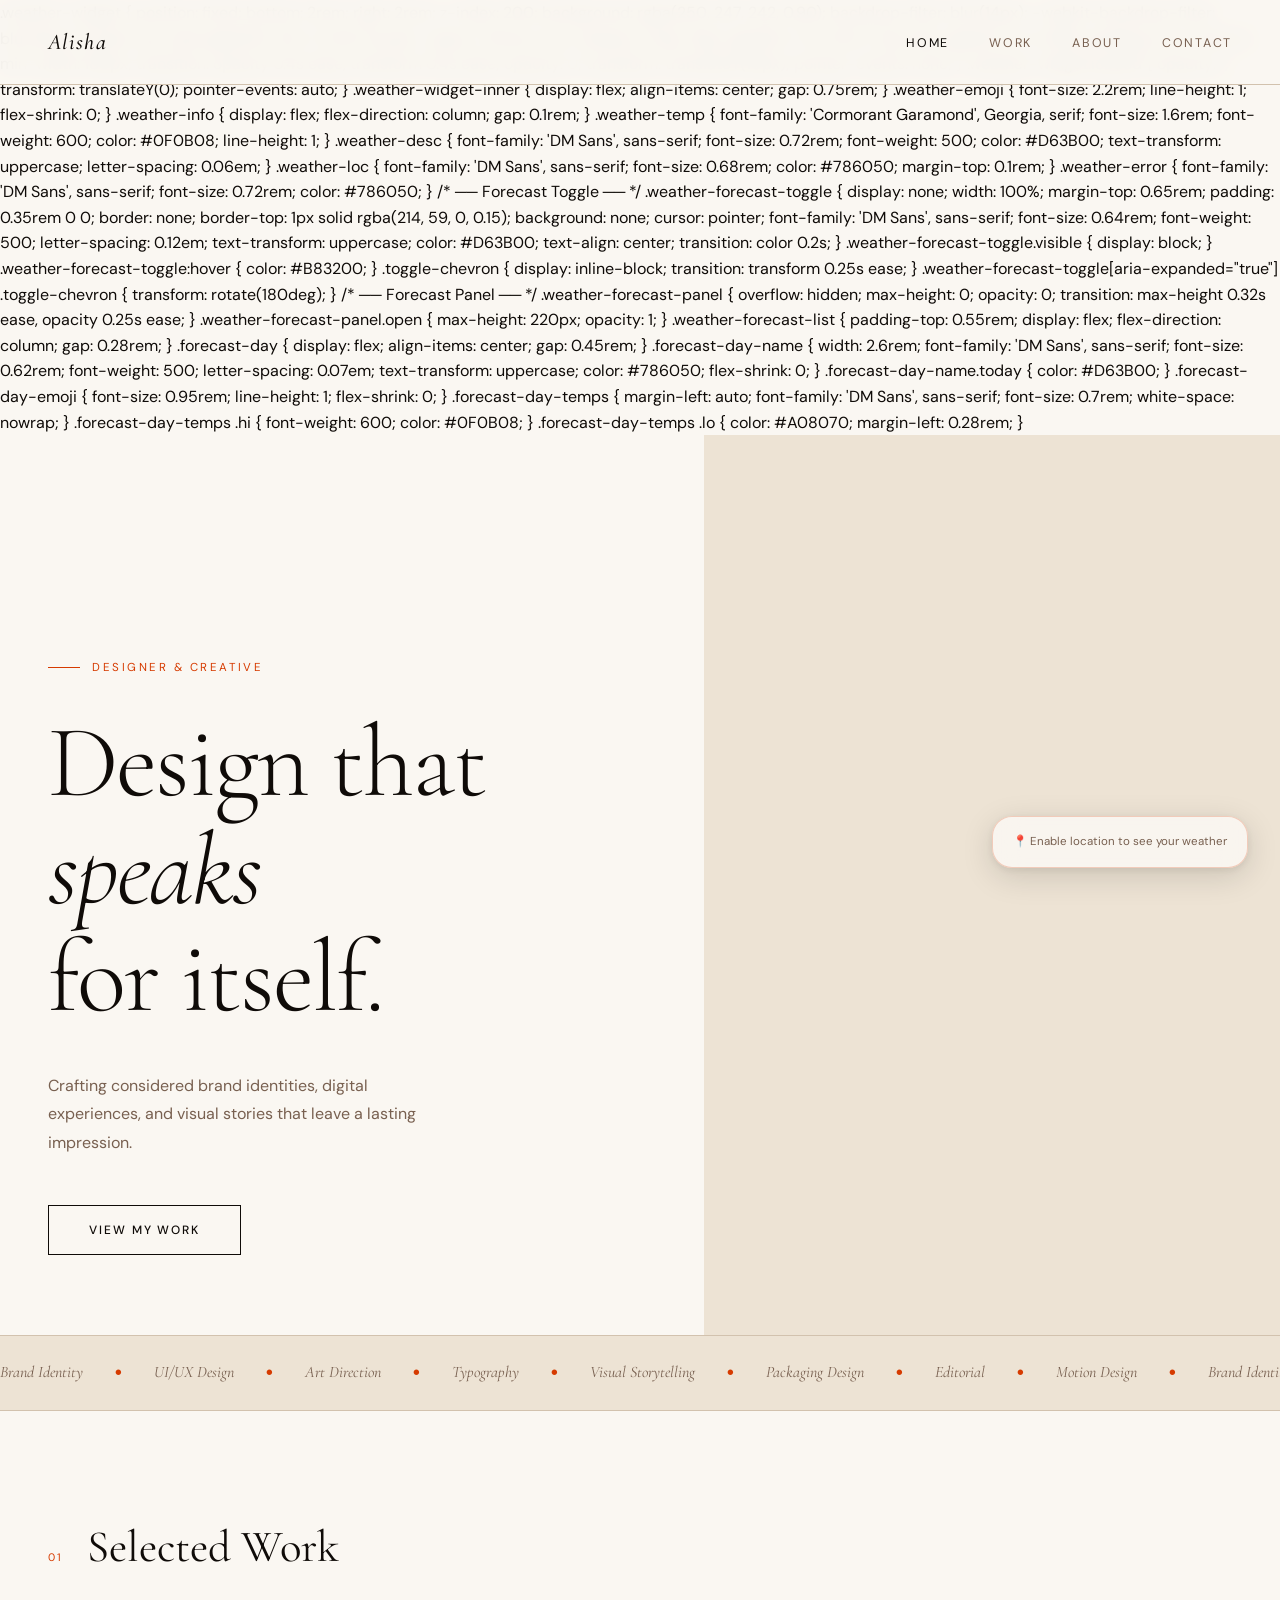
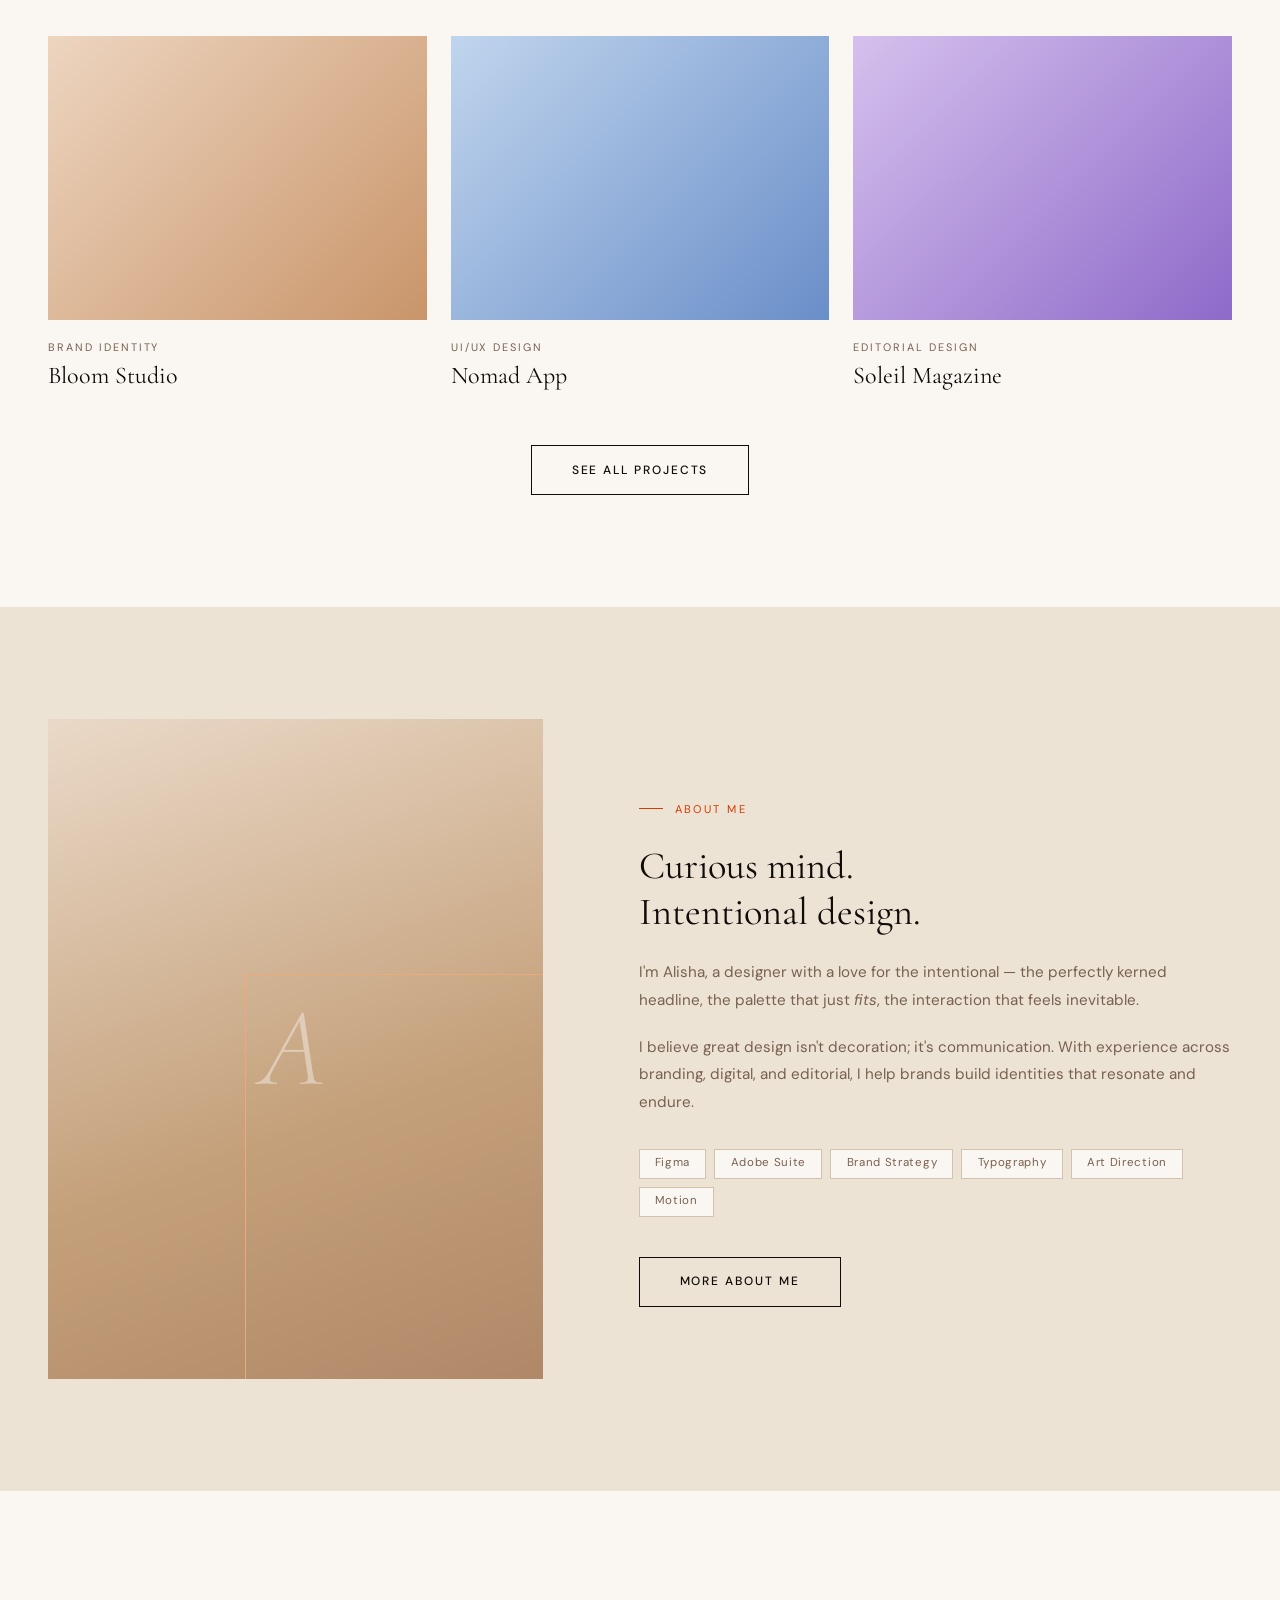
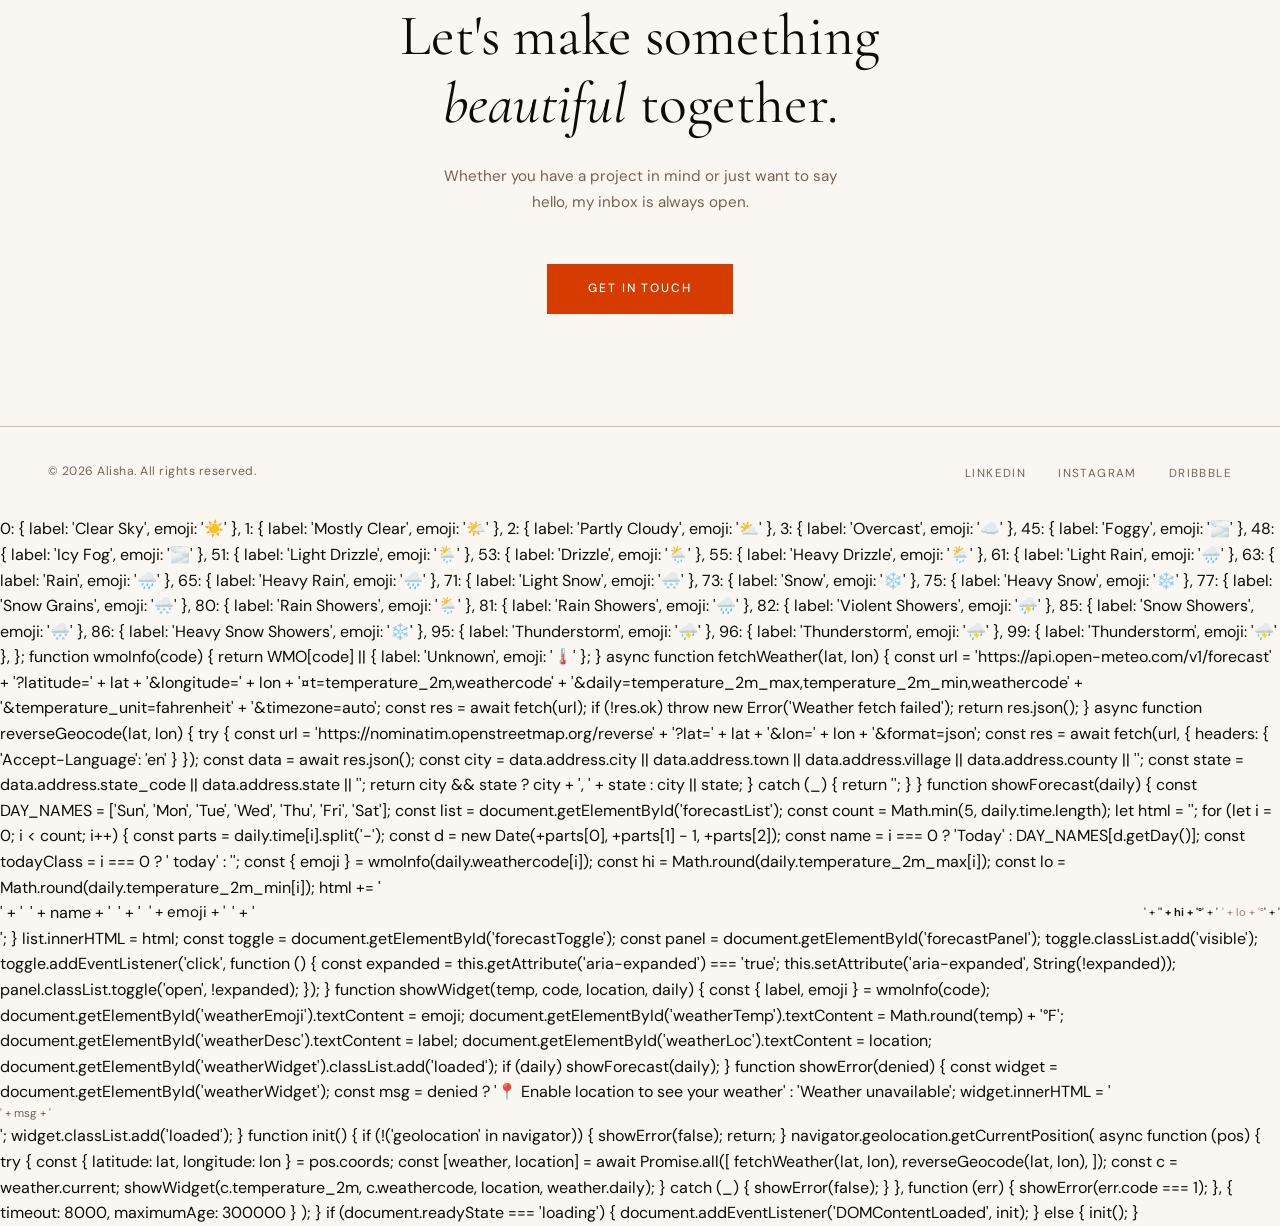
==== commit 743f2189: "refactor into separate files" ====
--- a/index.html
+++ b/index.html
@@ -5,8 +5,6 @@
   <meta name="viewport" content="width=device-width, initial-scale=1.0" />
   <title>Alisha — Designer</title>
   <link rel="stylesheet" href="css/style.css" />
-  <style>
-    /* ── Weather Widget ─────────────────────────────────── */
     .weather-widget {
       position: fixed;
       bottom: 2rem;
@@ -151,14 +149,6 @@
       color: #A08070;
       margin-left: 0.28rem;
     }
-    @media (max-width: 480px) {
-      .weather-widget {
-        bottom: 1rem;
-        right: 1rem;
-        padding: 0.75rem 1rem;
-      }
-    }
-  </style>
 </head>
 <body>
 
@@ -332,9 +322,9 @@
     </ul>
   </footer>
 
-  <script>
-    (function () {
-      const WMO = {
+  <script src="js/app.js"></script>
+</body>
+</html>
         0:  { label: 'Clear Sky',       emoji: '☀️' },
         1:  { label: 'Mostly Clear',     emoji: '🌤️' },
         2:  { label: 'Partly Cloudy',    emoji: '⛅' },
@@ -476,7 +466,4 @@
       } else {
         init();
       }
-    })();
-  </script>
-</body>
-</html>
+
--- a/css/style.css
+++ b/css/style.css
@@ -878,3 +878,156 @@
     grid-template-columns: 1fr;
   }
 }
+
+/* ── Weather Widget ─────────────────────────────────── */
+.weather-widget {
+  position: fixed;
+  bottom: 2rem;
+  right: 2rem;
+  z-index: 200;
+  background: rgba(250, 247, 242, 0.90);
+  backdrop-filter: blur(14px);
+  -webkit-backdrop-filter: blur(14px);
+  border: 1px solid rgba(214, 59, 0, 0.22);
+  border-radius: 1.25rem;
+  box-shadow: 0 8px 32px rgba(15, 11, 8, 0.14), 0 2px 8px rgba(15, 11, 8, 0.08);
+  padding: 1rem 1.25rem;
+  min-width: 180px;
+  transition: opacity 0.4s ease, transform 0.4s ease;
+  opacity: 0;
+  transform: translateY(10px);
+  pointer-events: none;
+}
+.weather-widget.loaded {
+  opacity: 1;
+  transform: translateY(0);
+  pointer-events: auto;
+}
+.weather-widget-inner {
+  display: flex;
+  align-items: center;
+  gap: 0.75rem;
+}
+.weather-emoji {
+  font-size: 2.2rem;
+  line-height: 1;
+  flex-shrink: 0;
+}
+.weather-info {
+  display: flex;
+  flex-direction: column;
+  gap: 0.1rem;
+}
+.weather-temp {
+  font-family: 'Cormorant Garamond', Georgia, serif;
+  font-size: 1.6rem;
+  font-weight: 600;
+  color: #0F0B08;
+  line-height: 1;
+}
+.weather-desc {
+  font-family: 'DM Sans', sans-serif;
+  font-size: 0.72rem;
+  font-weight: 500;
+  color: #D63B00;
+  text-transform: uppercase;
+  letter-spacing: 0.06em;
+}
+.weather-loc {
+  font-family: 'DM Sans', sans-serif;
+  font-size: 0.68rem;
+  color: #786050;
+  margin-top: 0.1rem;
+}
+.weather-error {
+  font-family: 'DM Sans', sans-serif;
+  font-size: 0.72rem;
+  color: #786050;
+}
+/* ── Forecast Toggle ── */
+.weather-forecast-toggle {
+  display: none;
+  width: 100%;
+  margin-top: 0.65rem;
+  padding: 0.35rem 0 0;
+  border: none;
+  border-top: 1px solid rgba(214, 59, 0, 0.15);
+  background: none;
+  cursor: pointer;
+  font-family: 'DM Sans', sans-serif;
+  font-size: 0.64rem;
+  font-weight: 500;
+  letter-spacing: 0.12em;
+  text-transform: uppercase;
+  color: #D63B00;
+  text-align: center;
+  transition: color 0.2s;
+}
+.weather-forecast-toggle.visible { display: block; }
+.weather-forecast-toggle:hover { color: #B83200; }
+.toggle-chevron {
+  display: inline-block;
+  transition: transform 0.25s ease;
+}
+.weather-forecast-toggle[aria-expanded="true"] .toggle-chevron {
+  transform: rotate(180deg);
+}
+/* ── Forecast Panel ── */
+.weather-forecast-panel {
+  overflow: hidden;
+  max-height: 0;
+  opacity: 0;
+  transition: max-height 0.32s ease, opacity 0.25s ease;
+}
+.weather-forecast-panel.open {
+  max-height: 220px;
+  opacity: 1;
+}
+.weather-forecast-list {
+  padding-top: 0.55rem;
+  display: flex;
+  flex-direction: column;
+  gap: 0.28rem;
+}
+.forecast-day {
+  display: flex;
+  align-items: center;
+  gap: 0.45rem;
+}
+.forecast-day-name {
+  width: 2.6rem;
+  font-family: 'DM Sans', sans-serif;
+  font-size: 0.62rem;
+  font-weight: 500;
+  letter-spacing: 0.07em;
+  text-transform: uppercase;
+  color: #786050;
+  flex-shrink: 0;
+}
+.forecast-day-name.today { color: #D63B00; }
+.forecast-day-emoji {
+  font-size: 0.95rem;
+  line-height: 1;
+  flex-shrink: 0;
+}
+.forecast-day-temps {
+  margin-left: auto;
+  font-family: 'DM Sans', sans-serif;
+  font-size: 0.7rem;
+  white-space: nowrap;
+}
+.forecast-day-temps .hi {
+  font-weight: 600;
+  color: #0F0B08;
+}
+.forecast-day-temps .lo {
+  color: #A08070;
+  margin-left: 0.28rem;
+}
+@media (max-width: 480px) {
+  .weather-widget {
+    bottom: 1rem;
+    right: 1rem;
+    padding: 0.75rem 1rem;
+  }
+}
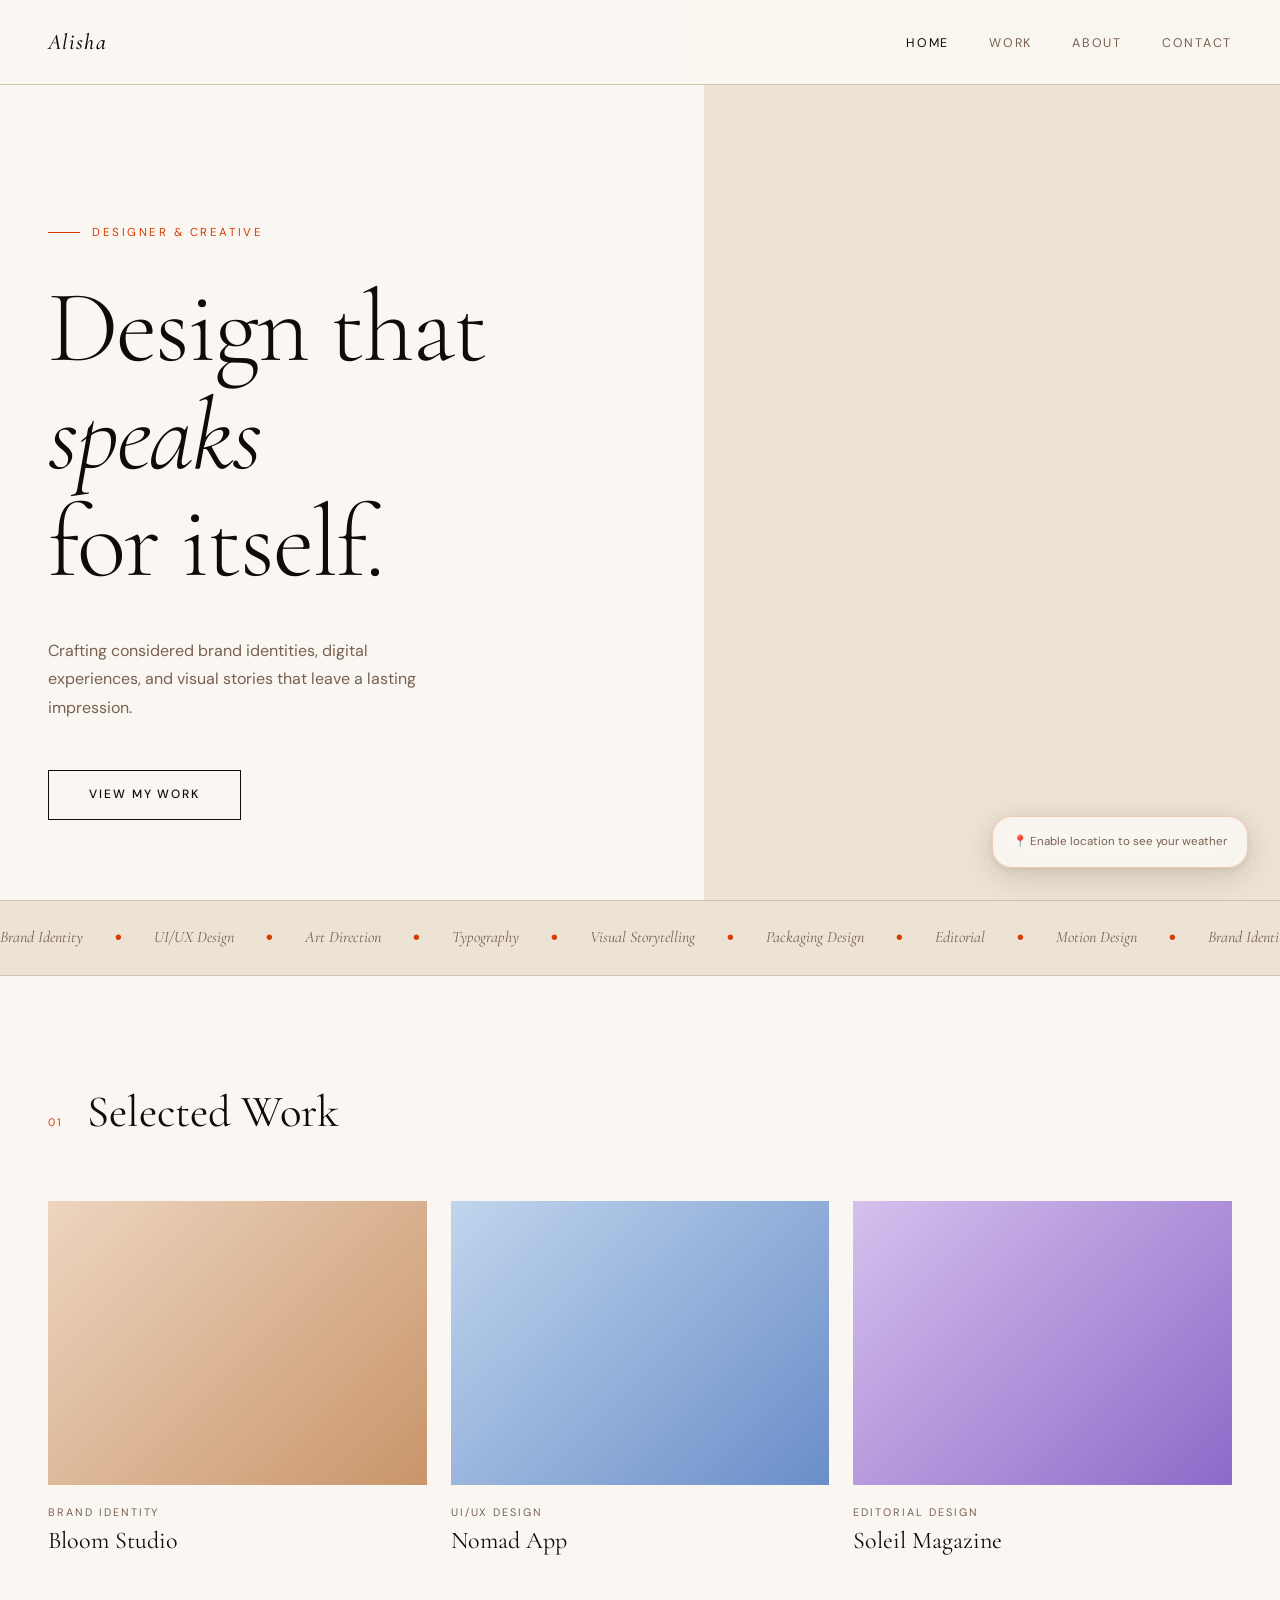
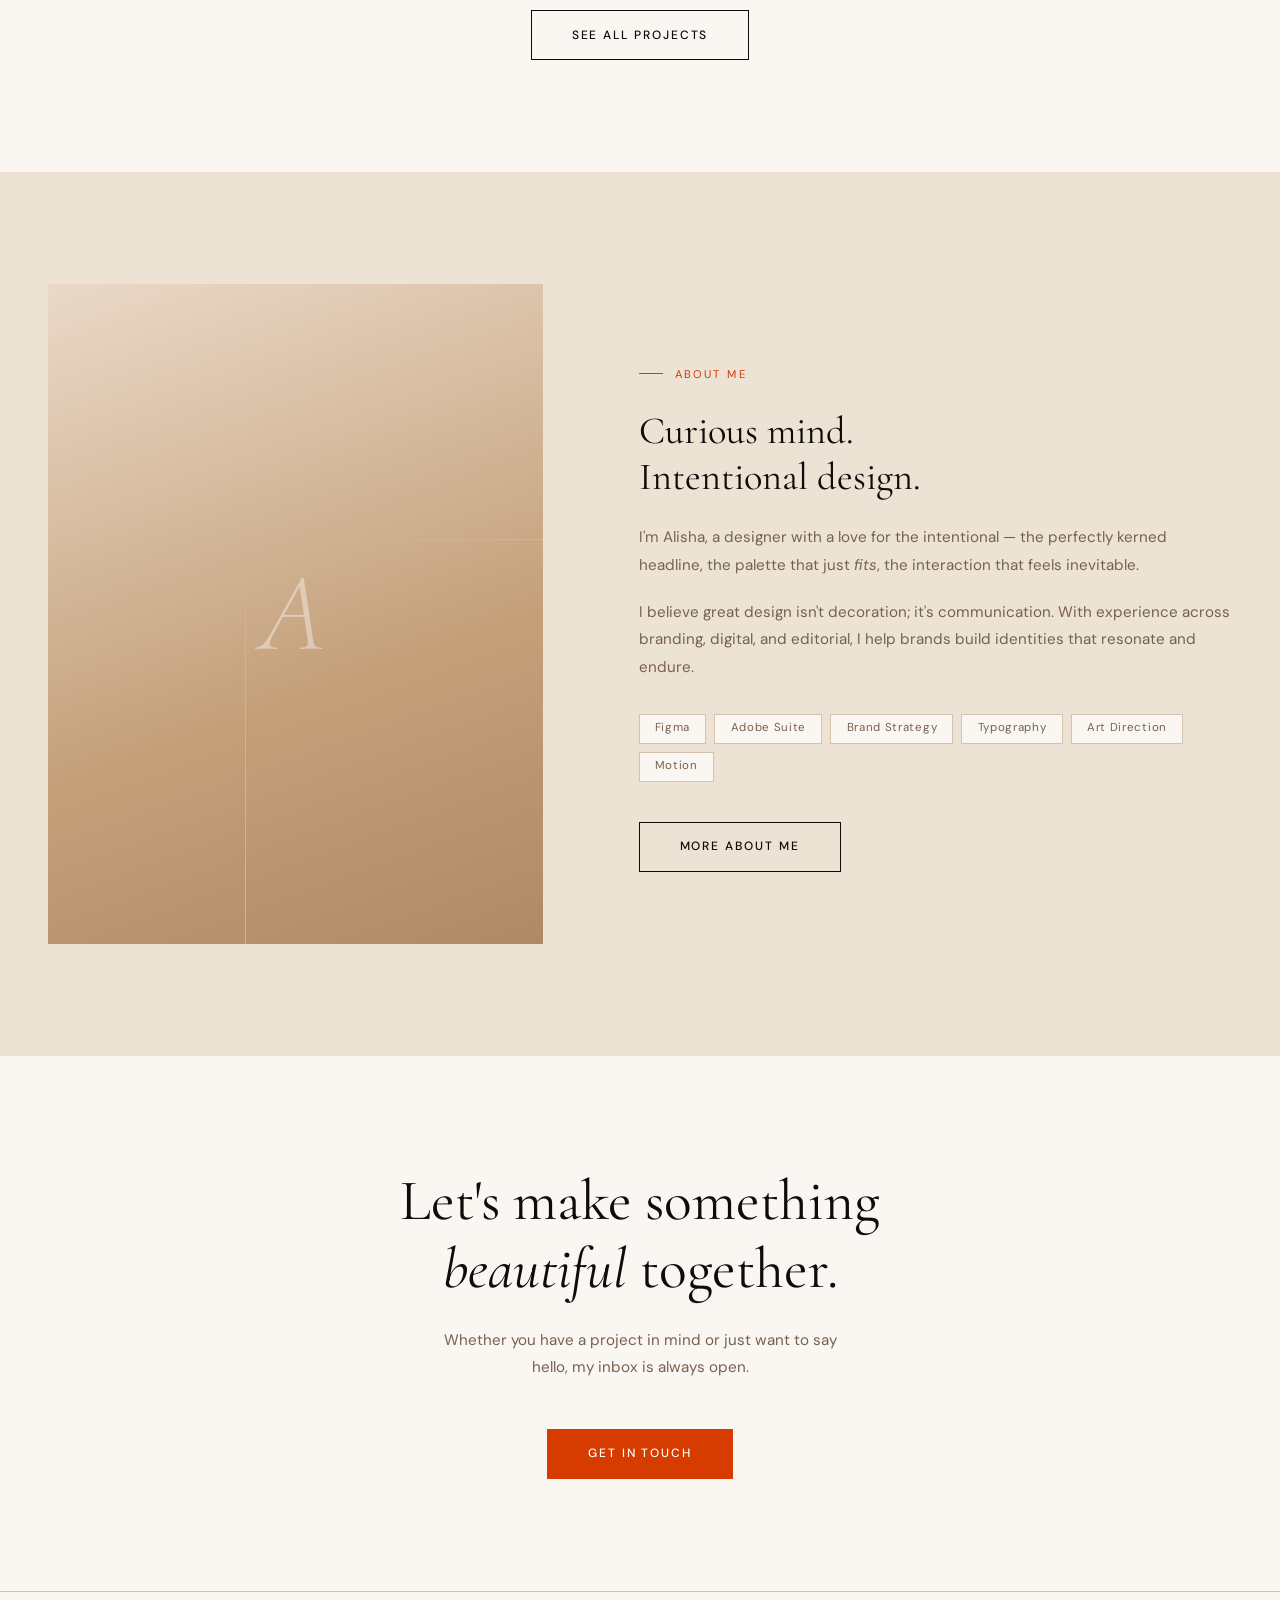
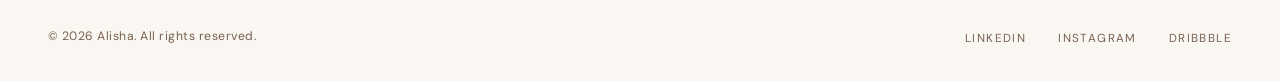
==== commit 26e081b6: "Remove weather widget styles and associated JavaScript functions" ====
--- a/index.html
+++ b/index.html
@@ -5,150 +5,6 @@
   <meta name="viewport" content="width=device-width, initial-scale=1.0" />
   <title>Alisha — Designer</title>
   <link rel="stylesheet" href="css/style.css" />
-    .weather-widget {
-      position: fixed;
-      bottom: 2rem;
-      right: 2rem;
-      z-index: 200;
-      background: rgba(250, 247, 242, 0.90);
-      backdrop-filter: blur(14px);
-      -webkit-backdrop-filter: blur(14px);
-      border: 1px solid rgba(214, 59, 0, 0.22);
-      border-radius: 1.25rem;
-      box-shadow: 0 8px 32px rgba(15, 11, 8, 0.14), 0 2px 8px rgba(15, 11, 8, 0.08);
-      padding: 1rem 1.25rem;
-      min-width: 180px;
-      transition: opacity 0.4s ease, transform 0.4s ease;
-      opacity: 0;
-      transform: translateY(10px);
-      pointer-events: none;
-    }
-    .weather-widget.loaded {
-      opacity: 1;
-      transform: translateY(0);
-      pointer-events: auto;
-    }
-    .weather-widget-inner {
-      display: flex;
-      align-items: center;
-      gap: 0.75rem;
-    }
-    .weather-emoji {
-      font-size: 2.2rem;
-      line-height: 1;
-      flex-shrink: 0;
-    }
-    .weather-info {
-      display: flex;
-      flex-direction: column;
-      gap: 0.1rem;
-    }
-    .weather-temp {
-      font-family: 'Cormorant Garamond', Georgia, serif;
-      font-size: 1.6rem;
-      font-weight: 600;
-      color: #0F0B08;
-      line-height: 1;
-    }
-    .weather-desc {
-      font-family: 'DM Sans', sans-serif;
-      font-size: 0.72rem;
-      font-weight: 500;
-      color: #D63B00;
-      text-transform: uppercase;
-      letter-spacing: 0.06em;
-    }
-    .weather-loc {
-      font-family: 'DM Sans', sans-serif;
-      font-size: 0.68rem;
-      color: #786050;
-      margin-top: 0.1rem;
-    }
-    .weather-error {
-      font-family: 'DM Sans', sans-serif;
-      font-size: 0.72rem;
-      color: #786050;
-    }
-    /* ── Forecast Toggle ── */
-    .weather-forecast-toggle {
-      display: none;
-      width: 100%;
-      margin-top: 0.65rem;
-      padding: 0.35rem 0 0;
-      border: none;
-      border-top: 1px solid rgba(214, 59, 0, 0.15);
-      background: none;
-      cursor: pointer;
-      font-family: 'DM Sans', sans-serif;
-      font-size: 0.64rem;
-      font-weight: 500;
-      letter-spacing: 0.12em;
-      text-transform: uppercase;
-      color: #D63B00;
-      text-align: center;
-      transition: color 0.2s;
-    }
-    .weather-forecast-toggle.visible { display: block; }
-    .weather-forecast-toggle:hover { color: #B83200; }
-    .toggle-chevron {
-      display: inline-block;
-      transition: transform 0.25s ease;
-    }
-    .weather-forecast-toggle[aria-expanded="true"] .toggle-chevron {
-      transform: rotate(180deg);
-    }
-    /* ── Forecast Panel ── */
-    .weather-forecast-panel {
-      overflow: hidden;
-      max-height: 0;
-      opacity: 0;
-      transition: max-height 0.32s ease, opacity 0.25s ease;
-    }
-    .weather-forecast-panel.open {
-      max-height: 220px;
-      opacity: 1;
-    }
-    .weather-forecast-list {
-      padding-top: 0.55rem;
-      display: flex;
-      flex-direction: column;
-      gap: 0.28rem;
-    }
-    .forecast-day {
-      display: flex;
-      align-items: center;
-      gap: 0.45rem;
-    }
-    .forecast-day-name {
-      width: 2.6rem;
-      font-family: 'DM Sans', sans-serif;
-      font-size: 0.62rem;
-      font-weight: 500;
-      letter-spacing: 0.07em;
-      text-transform: uppercase;
-      color: #786050;
-      flex-shrink: 0;
-    }
-    .forecast-day-name.today { color: #D63B00; }
-    .forecast-day-emoji {
-      font-size: 0.95rem;
-      line-height: 1;
-      flex-shrink: 0;
-    }
-    .forecast-day-temps {
-      margin-left: auto;
-      font-family: 'DM Sans', sans-serif;
-      font-size: 0.7rem;
-      white-space: nowrap;
-    }
-    .forecast-day-temps .hi {
-      font-weight: 600;
-      color: #0F0B08;
-    }
-    .forecast-day-temps .lo {
-      color: #A08070;
-      margin-left: 0.28rem;
-    }
 </head>
 <body>
 
@@ -325,145 +181,3 @@
   <script src="js/app.js"></script>
 </body>
 </html>
-        0:  { label: 'Clear Sky',       emoji: '☀️' },
-        1:  { label: 'Mostly Clear',     emoji: '🌤️' },
-        2:  { label: 'Partly Cloudy',    emoji: '⛅' },
-        3:  { label: 'Overcast',         emoji: '☁️' },
-        45: { label: 'Foggy',            emoji: '🌫️' },
-        48: { label: 'Icy Fog',          emoji: '🌫️' },
-        51: { label: 'Light Drizzle',    emoji: '🌦️' },
-        53: { label: 'Drizzle',          emoji: '🌦️' },
-        55: { label: 'Heavy Drizzle',    emoji: '🌦️' },
-        61: { label: 'Light Rain',       emoji: '🌧️' },
-        63: { label: 'Rain',             emoji: '🌧️' },
-        65: { label: 'Heavy Rain',       emoji: '🌧️' },
-        71: { label: 'Light Snow',       emoji: '🌨️' },
-        73: { label: 'Snow',             emoji: '❄️' },
-        75: { label: 'Heavy Snow',       emoji: '❄️' },
-        77: { label: 'Snow Grains',      emoji: '🌨️' },
-        80: { label: 'Rain Showers',     emoji: '🌦️' },
-        81: { label: 'Rain Showers',     emoji: '🌧️' },
-        82: { label: 'Violent Showers',  emoji: '⛈️' },
-        85: { label: 'Snow Showers',     emoji: '🌨️' },
-        86: { label: 'Heavy Snow Showers', emoji: '❄️' },
-        95: { label: 'Thunderstorm',     emoji: '⛈️' },
-        96: { label: 'Thunderstorm',     emoji: '⛈️' },
-        99: { label: 'Thunderstorm',     emoji: '⛈️' },
-      };
-
-      function wmoInfo(code) {
-        return WMO[code] || { label: 'Unknown', emoji: '🌡️' };
-      }
-
-      async function fetchWeather(lat, lon) {
-        const url = 'https://api.open-meteo.com/v1/forecast'
-          + '?latitude=' + lat
-          + '&longitude=' + lon
-          + '&current=temperature_2m,weathercode'
-          + '&daily=temperature_2m_max,temperature_2m_min,weathercode'
-          + '&temperature_unit=fahrenheit'
-          + '&timezone=auto';
-
-        const res = await fetch(url);
-        if (!res.ok) throw new Error('Weather fetch failed');
-        return res.json();
-      }
-
-      async function reverseGeocode(lat, lon) {
-        try {
-          const url = 'https://nominatim.openstreetmap.org/reverse'
-            + '?lat=' + lat + '&lon=' + lon
-            + '&format=json';
-          const res = await fetch(url, { headers: { 'Accept-Language': 'en' } });
-          const data = await res.json();
-          const city = data.address.city
-            || data.address.town
-            || data.address.village
-            || data.address.county
-            || '';
-          const state = data.address.state_code || data.address.state || '';
-          return city && state ? city + ', ' + state : city || state;
-        } catch (_) {
-          return '';
-        }
-      }
-
-      function showForecast(daily) {
-        const DAY_NAMES = ['Sun', 'Mon', 'Tue', 'Wed', 'Thu', 'Fri', 'Sat'];
-        const list = document.getElementById('forecastList');
-        const count = Math.min(5, daily.time.length);
-        let html = '';
-        for (let i = 0; i < count; i++) {
-          const parts = daily.time[i].split('-');
-          const d = new Date(+parts[0], +parts[1] - 1, +parts[2]);
-          const name = i === 0 ? 'Today' : DAY_NAMES[d.getDay()];
-          const todayClass = i === 0 ? ' today' : '';
-          const { emoji } = wmoInfo(daily.weathercode[i]);
-          const hi = Math.round(daily.temperature_2m_max[i]);
-          const lo = Math.round(daily.temperature_2m_min[i]);
-          html += '<div class="forecast-day">'
-            + '<span class="forecast-day-name' + todayClass + '">' + name + '</span>'
-            + '<span class="forecast-day-emoji">' + emoji + '</span>'
-            + '<span class="forecast-day-temps">'
-            + '<span class="hi">' + hi + '°</span>'
-            + '<span class="lo">' + lo + '°</span>'
-            + '</span></div>';
-        }
-        list.innerHTML = html;
-
-        const toggle = document.getElementById('forecastToggle');
-        const panel  = document.getElementById('forecastPanel');
-        toggle.classList.add('visible');
-        toggle.addEventListener('click', function () {
-          const expanded = this.getAttribute('aria-expanded') === 'true';
-          this.setAttribute('aria-expanded', String(!expanded));
-          panel.classList.toggle('open', !expanded);
-        });
-      }
-
-      function showWidget(temp, code, location, daily) {
-        const { label, emoji } = wmoInfo(code);
-        document.getElementById('weatherEmoji').textContent = emoji;
-        document.getElementById('weatherTemp').textContent = Math.round(temp) + '°F';
-        document.getElementById('weatherDesc').textContent = label;
-        document.getElementById('weatherLoc').textContent = location;
-        document.getElementById('weatherWidget').classList.add('loaded');
-        if (daily) showForecast(daily);
-      }
-
-      function showError(denied) {
-        const widget = document.getElementById('weatherWidget');
-        const msg = denied
-          ? '📍 Enable location to see your weather'
-          : 'Weather unavailable';
-        widget.innerHTML = '<div class="weather-widget-inner"><span class="weather-error">' + msg + '</span></div>';
-        widget.classList.add('loaded');
-      }
-
-      function init() {
-        if (!('geolocation' in navigator)) { showError(false); return; }
-        navigator.geolocation.getCurrentPosition(
-          async function (pos) {
-            try {
-              const { latitude: lat, longitude: lon } = pos.coords;
-              const [weather, location] = await Promise.all([
-                fetchWeather(lat, lon),
-                reverseGeocode(lat, lon),
-              ]);
-              const c = weather.current;
-              showWidget(c.temperature_2m, c.weathercode, location, weather.daily);
-            } catch (_) {
-              showError(false);
-            }
-          },
-          function (err) { showError(err.code === 1); },
-          { timeout: 8000, maximumAge: 300000 }
-        );
-      }
-
-      if (document.readyState === 'loading') {
-        document.addEventListener('DOMContentLoaded', init);
-      } else {
-        init();
-      }
-
